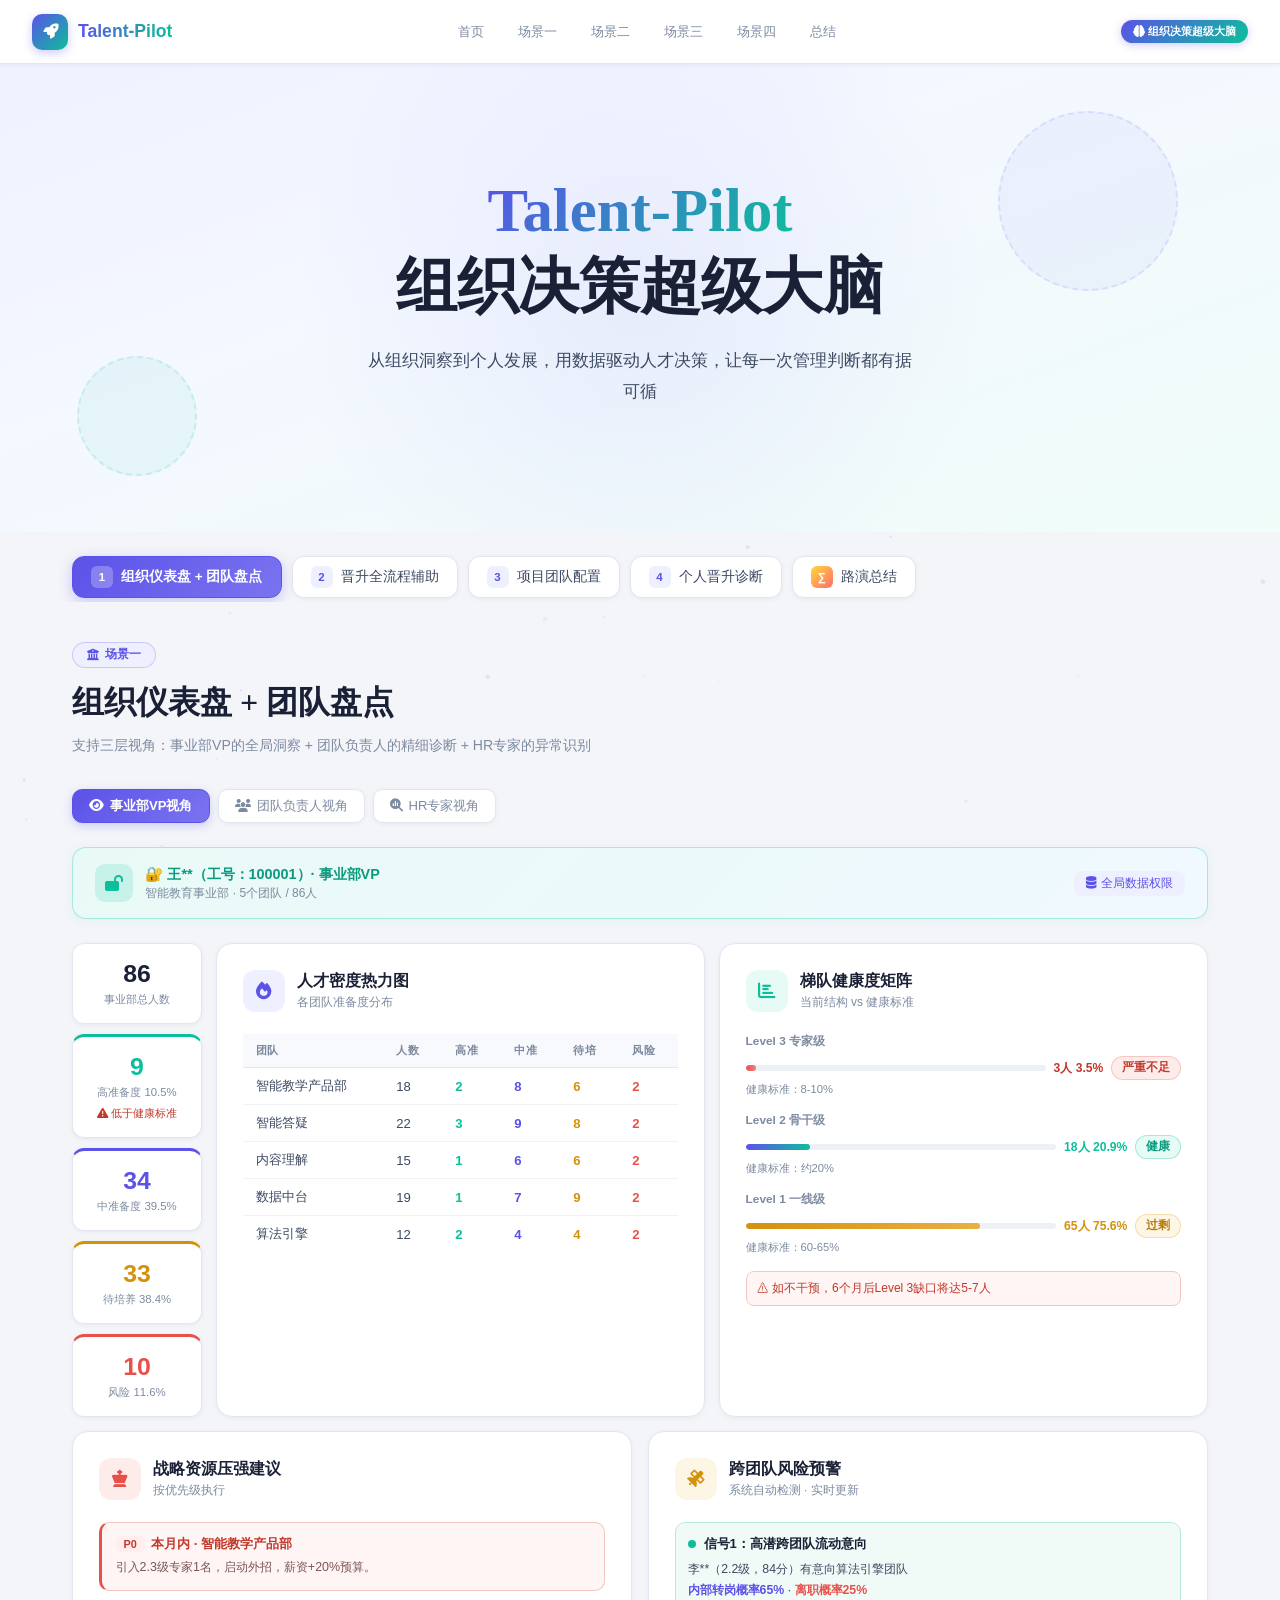
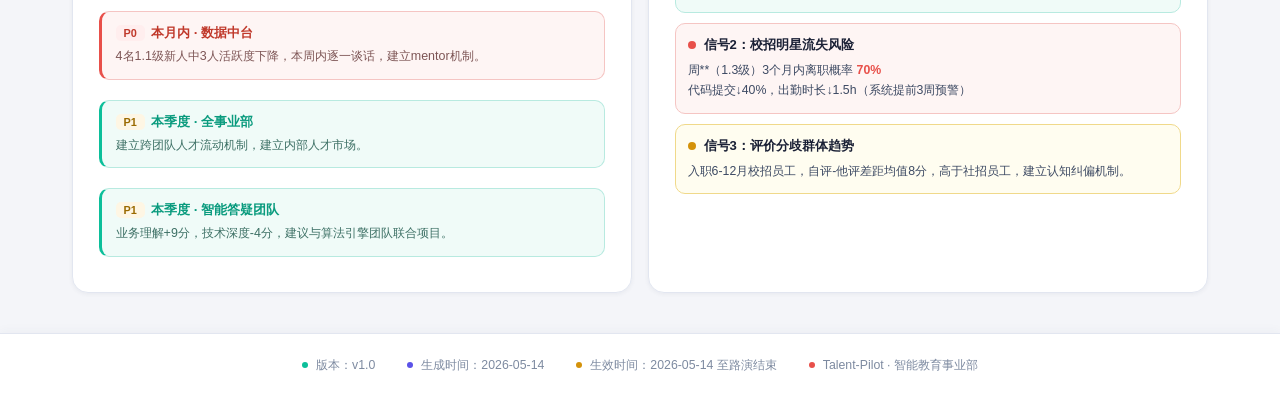
==== decision-demo-v8.html @ c594c78e "Update demo link to v8" ====
<!DOCTYPE html>
<html lang="zh-CN">
  <head>
    <meta charset="UTF-8">
    <meta name="viewport" content="width=device-width, initial-scale=1.0">
    <title>Talent-Pilot 路演演示系统</title>
    <link rel="stylesheet" href="https://cdn.bootcdn.net/ajax/libs/font-awesome/6.4.0/css/all.min.css">
    <link rel="stylesheet" href="https://cdn.jsdmirror.com/npm/tailwindcss@2.2.19/dist/tailwind.min.css">
    <link rel="stylesheet" href="https://static0.xesimg.com/alading-resources/css/css2.css?family=Noto+Serif+SC:wght@400;500;600;700&family=Noto+Sans+SC:wght@300;400;500;700&display=swap">
    <script src="https://cdn.jsdmirror.com/npm/chart.js@3.7.1/dist/chart.min.js"></script>
    <style>
      :root {
        --primary: #5B52E8;
        --primary-dark: #3F38C4;
        --primary-light: #7B74F0;
        --primary-bg: #EEF0FF;
        --accent: #0CBF9A;
        --accent-bg: #E6FAF6;
        --accent-warm: #E8504A;
        --accent-warm-bg: #FEECEB;
        --accent-yellow: #D4920A;
        --accent-yellow-bg: #FEF6E4;
        --bg-page: #F4F5F9;
        --bg-white: #FFFFFF;
        --bg-card: #FFFFFF;
        --bg-card2: #F8F9FC;
        --text-main: #1A2035;
        --text-sub: #3D4A63;
        --text-muted: #7D8AA0;
        --border: #E2E6F0;
        --border-strong: #C8CFDF;
        --shadow-sm: 0 1px 4px rgba(60, 72, 100, 0.07);
        --shadow-md: 0 4px 20px rgba(60, 72, 100, 0.10);
        --shadow-lg: 0 12px 40px rgba(60, 72, 100, 0.14);
      }

      * {
        box-sizing: border-box;
        margin: 0;
        padding: 0;
      }

      html {
        scroll-behavior: smooth;
      }

      body {
        font-family: "Noto Sans SC", Tahoma, Arial, "Heiti SC", sans-serif;
        background: var(--bg-page);
        color: var(--text-main);
        overflow-x: hidden;
      }

      #canvas-bg {
        position: fixed;
        top: 0;
        left: 0;
        width: 100%;
        height: 100%;
        pointer-events: none;
        z-index: 0;
        opacity: 0.35;
      }

      /* ===== 导航 ===== */
      .nav-bar {
        position: fixed;
        top: 0;
        left: 0;
        right: 0;
        z-index: 100;
        background: rgba(255, 255, 255, 0.92);
        backdrop-filter: blur(20px);
        border-bottom: 1px solid var(--border);
        padding: 0 2rem;
        height: 64px;
        display: flex;
        align-items: center;
        justify-content: space-between;
        box-shadow: var(--shadow-sm);
      }

      .nav-logo {
        display: flex;
        align-items: center;
        gap: 10px;
      }

      .nav-logo-icon {
        width: 36px;
        height: 36px;
        background: linear-gradient(135deg, var(--primary), var(--accent));
        border-radius: 10px;
        display: flex;
        align-items: center;
        justify-content: center;
        font-size: 18px;
        box-shadow: 0 3px 10px rgba(91, 82, 232, 0.3);
      }

      .nav-logo-text {
        font-size: 1.1rem;
        font-weight: 700;
        background: linear-gradient(90deg, var(--primary), var(--accent));
        -webkit-background-clip: text;
        -webkit-text-fill-color: transparent;
        background-clip: text;
      }

      .nav-links {
        display: flex;
        gap: 4px;
      }

      .nav-link {
        padding: 6px 14px;
        border-radius: 8px;
        font-size: 0.82rem;
        color: var(--text-muted);
        cursor: pointer;
        transition: all 0.2s;
        border: 1px solid transparent;
      }

      .nav-link:hover {
        color: var(--primary);
        background: var(--primary-bg);
      }

      .nav-link.active {
        color: var(--primary);
        background: var(--primary-bg);
        border-color: rgba(91, 82, 232, 0.2);
        font-weight: 600;
      }

      .nav-badge {
        background: linear-gradient(135deg, var(--primary), var(--accent));
        color: white;
        font-size: 0.7rem;
        padding: 4px 12px;
        border-radius: 20px;
        font-weight: 600;
        box-shadow: 0 2px 8px rgba(91, 82, 232, 0.3);
      }

      /* ===== 主容器 ===== */
      .main-wrap {
        position: relative;
        z-index: 1;
        padding-top: 64px;
      }

      /* ===== Hero ===== */
      .hero {
        min-height: 52vh;
        display: flex;
        align-items: center;
        justify-content: center;
        text-align: center;
        padding: 3.5rem 2rem;
        position: relative;
        overflow: hidden;
        background: linear-gradient(160deg, #F0F1FF 0%, #F4F8FF 40%, #F0FDF9 100%);
      }

      .hero-glow {
        position: absolute;
        top: 50%;
        left: 50%;
        transform: translate(-50%, -50%);
        width: 700px;
        height: 700px;
        background: radial-gradient(circle, rgba(91, 82, 232, 0.08) 0%, transparent 70%);
        pointer-events: none;
      }

      .hero-deco-1 {
        position: absolute;
        top: 10%;
        right: 8%;
        width: 180px;
        height: 180px;
        border-radius: 50%;
        background: rgba(91, 82, 232, 0.05);
        border: 2px dashed rgba(91, 82, 232, 0.12);
      }

      .hero-deco-2 {
        position: absolute;
        bottom: 12%;
        left: 6%;
        width: 120px;
        height: 120px;
        border-radius: 50%;
        background: rgba(12, 191, 154, 0.06);
        border: 2px dashed rgba(12, 191, 154, 0.15);
      }

      .hero-title {
        font-family: "Noto Serif SC", serif;
        font-size: clamp(2.4rem, 5vw, 3.8rem);
        font-weight: 700;
        line-height: 1.25;
        color: var(--text-main);
        margin-bottom: 1.2rem;
      }

      .hero-title span {
        background: linear-gradient(135deg, var(--primary), var(--accent));
        -webkit-background-clip: text;
        -webkit-text-fill-color: transparent;
        background-clip: text;
      }

      .hero-subtitle {
        font-size: 1.05rem;
        color: var(--text-sub);
        max-width: 560px;
        margin: 0 auto 1rem;
        line-height: 1.85;
      }

      /* ===== 场景导航 ===== */
      .scene-nav {
        display: flex;
        gap: 10px;
        padding: 1.5rem 2rem 0;
        margin: 0 auto;
        max-width: 1200px;
        overflow-x: auto;
        padding-bottom: 4px;
      }

      .scene-nav::-webkit-scrollbar {
        height: 3px;
      }

      .scene-nav::-webkit-scrollbar-track {
        background: transparent;
      }

      .scene-nav::-webkit-scrollbar-thumb {
        background: var(--primary-light);
        border-radius: 2px;
      }

      .scene-tab {
        flex-shrink: 0;
        display: flex;
        align-items: center;
        gap: 8px;
        padding: 9px 18px;
        border-radius: 12px;
        background: white;
        border: 1px solid var(--border);
        cursor: pointer;
        transition: all 0.25s;
        font-size: 0.85rem;
        color: var(--text-sub);
        box-shadow: var(--shadow-sm);
      }

      .scene-tab:hover {
        background: var(--primary-bg);
        color: var(--primary);
        border-color: rgba(91, 82, 232, 0.3);
      }

      .scene-tab.active {
        background: linear-gradient(135deg, var(--primary), var(--primary-light));
        border-color: var(--primary);
        color: white;
        font-weight: 600;
        box-shadow: 0 4px 14px rgba(91, 82, 232, 0.28);
      }

      .scene-tab-num {
        width: 22px;
        height: 22px;
        border-radius: 6px;
        background: rgba(255, 255, 255, 0.25);
        display: flex;
        align-items: center;
        justify-content: center;
        font-size: 0.72rem;
        font-weight: 700;
      }

      .scene-tab:not(.active) .scene-tab-num {
        background: var(--primary-bg);
        color: var(--primary);
      }

      /* ===== 内容区 ===== */
      .content-section {
        max-width: 1200px;
        margin: 0 auto;
        padding: 2.5rem 2rem;
        display: none;
      }

      .content-section.active {
        display: block;
      }

      /* ===== 卡片 ===== */
      .card {
        background: var(--bg-card);
        border: 1px solid var(--border);
        border-radius: 16px;
        padding: 1.6rem;
        transition: all 0.3s;
        position: relative;
        overflow: hidden;
        box-shadow: var(--shadow-sm);
      }

      .card::before {
        content: '';
        position: absolute;
        top: 0;
        left: 0;
        right: 0;
        height: 3px;
        background: linear-gradient(90deg, var(--primary), var(--accent));
        opacity: 0;
        transition: opacity 0.3s;
      }

      .card:hover::before {
        opacity: 1;
      }

      .card:hover {
        border-color: rgba(91, 82, 232, 0.25);
        transform: translateY(-2px);
        box-shadow: var(--shadow-lg);
      }

      .card-header {
        display: flex;
        align-items: center;
        gap: 12px;
        margin-bottom: 1.4rem;
      }

      .card-icon {
        width: 42px;
        height: 42px;
        border-radius: 12px;
        display: flex;
        align-items: center;
        justify-content: center;
        font-size: 1.1rem;
        flex-shrink: 0;
      }

      .card-title {
        font-size: 0.97rem;
        font-weight: 700;
        color: var(--text-main);
      }

      .card-sub {
        font-size: 0.75rem;
        color: var(--text-muted);
        margin-top: 2px;
      }

      /* ===== 身份验证 ===== */
      .auth-block {
        background: linear-gradient(135deg, #E8FAF6, #F0F9FF);
        border: 1px solid rgba(12, 191, 154, 0.3);
        border-radius: 14px;
        padding: 1rem 1.4rem;
        margin-bottom: 1.5rem;
        display: flex;
        align-items: center;
        gap: 12px;
        box-shadow: 0 2px 12px rgba(12, 191, 154, 0.08);
      }

      .auth-icon {
        width: 38px;
        height: 38px;
        background: rgba(12, 191, 154, 0.15);
        border-radius: 10px;
        display: flex;
        align-items: center;
        justify-content: center;
        color: var(--accent);
        font-size: 1rem;
        flex-shrink: 0;
      }

      .auth-info {
        flex: 1;
      }

      .auth-name {
        font-size: 0.9rem;
        font-weight: 700;
        color: #0A9B7E;
      }

      .auth-meta {
        font-size: 0.75rem;
        color: var(--text-muted);
        margin-top: 1px;
      }

      .auth-scope {
        font-size: 0.75rem;
        color: var(--primary);
        background: var(--primary-bg);
        padding: 4px 12px;
        border-radius: 8px;
        white-space: nowrap;
        font-weight: 500;
      }

      /* ===== 数据表格 ===== */
      .data-table {
        width: 100%;
        border-collapse: collapse;
        font-size: 0.82rem;
      }

      .data-table th {
        padding: 9px 13px;
        text-align: left;
        font-size: 0.71rem;
        font-weight: 700;
        text-transform: uppercase;
        letter-spacing: 0.05em;
        color: var(--text-muted);
        background: var(--bg-card2);
        border-bottom: 1px solid var(--border);
      }

      .data-table td {
        padding: 9px 13px;
        border-bottom: 1px solid #F0F2F8;
        color: var(--text-sub);
      }

      .data-table tr:hover td {
        background: #F7F8FF;
      }

      .data-table tr:last-child td {
        border-bottom: none;
      }

      /* ===== 进度条 ===== */
      .progress-bar {
        height: 6px;
        background: #EEF0F8;
        border-radius: 3px;
        overflow: hidden;
      }

      .progress-fill {
        height: 100%;
        border-radius: 3px;
        background: linear-gradient(90deg, var(--primary), var(--accent));
        transition: width 1.2s cubic-bezier(.4, 0, .2, 1);
      }

      /* ===== 准备度徽章 ===== */
      .readiness-badge {
        display: inline-flex;
        align-items: center;
        gap: 4px;
        padding: 3px 10px;
        border-radius: 20px;
        font-size: 0.74rem;
        font-weight: 600;
      }

      .badge-high {
        background: var(--accent-bg);
        color: #0A9B7E;
        border: 1px solid rgba(12, 191, 154, 0.3);
      }

      .badge-mid {
        background: var(--primary-bg);
        color: var(--primary);
        border: 1px solid rgba(91, 82, 232, 0.25);
      }

      .badge-low {
        background: var(--accent-warm-bg);
        color: #C0392B;
        border: 1px solid rgba(232, 80, 74, 0.25);
      }

      .badge-warn {
        background: var(--accent-yellow-bg);
        color: #B5780A;
        border: 1px solid rgba(212, 146, 10, 0.25);
      }

      /* ===== 风险/建议块 ===== */
      .risk-block {
        background: #FEF5F4;
        border: 1px solid #F5C5C3;
        border-left: 3px solid var(--accent-warm);
        border-radius: 10px;
        padding: 12px 14px;
        margin-bottom: 10px;
      }

      .risk-title {
        font-size: 0.84rem;
        font-weight: 700;
        color: #C0392B;
        margin-bottom: 4px;
      }

      .risk-body {
        font-size: 0.78rem;
        color: #7D5555;
        line-height: 1.65;
      }

      .suggest-block {
        background: #F0FBF8;
        border: 1px solid #B8EAE0;
        border-left: 3px solid var(--accent);
        border-radius: 10px;
        padding: 12px 14px;
        margin-bottom: 10px;
      }

      .suggest-title {
        font-size: 0.84rem;
        font-weight: 700;
        color: #0A9B7E;
        margin-bottom: 4px;
      }

      .suggest-body {
        font-size: 0.78rem;
        color: #3D7065;
        line-height: 1.65;
      }

      /* ===== 优先级标签 ===== */
      .priority-tag {
        display: inline-block;
        padding: 2px 8px;
        border-radius: 5px;
        font-size: 0.68rem;
        font-weight: 700;
        margin-right: 6px;
      }

      .p0 {
        background: #FEE;
        color: #C0392B;
      }

      .p1 {
        background: var(--accent-yellow-bg);
        color: #9A6A00;
      }

      .p2 {
        background: var(--primary-bg);
        color: var(--primary);
      }

      /* ===== 分隔标题 ===== */
      .section-divider {
        display: flex;
        align-items: center;
        gap: 12px;
        margin: 1.8rem 0 1.2rem;
      }

      .section-divider-line {
        flex: 1;
        height: 1px;
        background: var(--border);
      }

      .section-divider-text {
        font-size: 0.78rem;
        font-weight: 700;
        text-transform: uppercase;
        letter-spacing: 0.1em;
        color: var(--text-muted);
        white-space: nowrap;
      }

      /* ===== 能力行 ===== */
      .ability-row {
        display: flex;
        align-items: center;
        gap: 12px;
        padding: 8px 0;
        border-bottom: 1px solid #F0F2F8;
      }

      .ability-name {
        width: 80px;
        font-size: 0.78rem;
        color: var(--text-muted);
        flex-shrink: 0;
      }

      .ability-bar-wrap {
        flex: 1;
      }

      .ability-score {
        width: 36px;
        text-align: right;
        font-size: 0.82rem;
        font-weight: 700;
        flex-shrink: 0;
        color: var(--text-main);
      }

      .ability-diff {
        width: 45px;
        font-size: 0.75rem;
        text-align: right;
        flex-shrink: 0;
      }

      .diff-pos {
        color: var(--accent);
        font-weight: 700;
      }

      .diff-neg {
        color: var(--accent-warm);
        font-weight: 700;
      }

      /* ===== Aha Moment ===== */
      .aha-block {
        background: linear-gradient(135deg, #F0EEFF, #E8FAF6);
        border: 1px solid rgba(91, 82, 232, 0.2);
        border-radius: 14px;
        padding: 1.4rem 1.8rem;
        margin-top: 2rem;
        position: relative;
        box-shadow: var(--shadow-sm);
      }

      .aha-block::before {
        content: '💡';
        position: absolute;
        top: -14px;
        left: 24px;
        font-size: 1.3rem;
        background: var(--bg-page);
        padding: 0 6px;
      }

      .aha-title {
        font-size: 0.75rem;
        color: var(--primary);
        font-weight: 700;
        text-transform: uppercase;
        letter-spacing: 0.08em;
        margin-bottom: 0.6rem;
      }

      .aha-text {
        font-size: 0.9rem;
        color: var(--text-sub);
        line-height: 1.75;
        font-style: italic;
      }

      /* ===== 步进流程 ===== */
      .step-flow {
        display: flex;
        flex-direction: column;
        gap: 0;
      }

      .step-item {
        display: flex;
        gap: 16px;
      }

      .step-left {
        display: flex;
        flex-direction: column;
        align-items: center;
      }

      .step-dot {
        width: 32px;
        height: 32px;
        border-radius: 50%;
        display: flex;
        align-items: center;
        justify-content: center;
        font-size: 0.78rem;
        font-weight: 700;
        flex-shrink: 0;
      }

      .step-line {
        width: 2px;
        flex: 1;
        min-height: 24px;
        margin: 4px 0;
      }

      .step-content {
        padding-bottom: 20px;
        flex: 1;
      }

      .step-title {
        font-size: 0.88rem;
        font-weight: 600;
        margin-bottom: 4px;
      }

      .step-desc {
        font-size: 0.78rem;
        color: var(--text-muted);
        line-height: 1.6;
      }

      /* ===== 图表 ===== */
      .chart-wrap {
        position: relative;
        height: 280px;
      }

      /* ===== 指标卡 ===== */
      .metric-card {
        background: var(--bg-card);
        border: 1px solid var(--border);
        border-radius: 12px;
        padding: 1rem;
        text-align: center;
        box-shadow: var(--shadow-sm);
        transition: all 0.25s;
      }

      .metric-card:hover {
        border-color: rgba(91, 82, 232, 0.3);
        box-shadow: var(--shadow-md);
        transform: translateY(-1px);
      }

      .metric-num {
        font-size: 1.55rem;
        font-weight: 700;
      }

      .metric-label {
        font-size: 0.71rem;
        color: var(--text-muted);
        margin-top: 4px;
      }

      .metric-trend {
        font-size: 0.71rem;
        margin-top: 6px;
      }

      /* ===== 双列布局 ===== */
      .two-col {
        display: grid;
        grid-template-columns: 1fr 1fr;
        gap: 16px;
      }

      @media (max-width: 768px) {
        .two-col {
          grid-template-columns: 1fr;
        }

        .nav-links {
          display: none;
        }
      }

      /* ===== 场景标题 ===== */
      .scene-header {
        margin-bottom: 2rem;
      }

      .scene-tag {
        display: inline-flex;
        align-items: center;
        gap: 6px;
        background: var(--primary-bg);
        border: 1px solid rgba(91, 82, 232, 0.25);
        border-radius: 20px;
        padding: 4px 14px;
        font-size: 0.74rem;
        color: var(--primary);
        margin-bottom: 0.8rem;
        font-weight: 600;
      }

      .scene-title {
        font-family: "Noto Serif SC", serif;
        font-size: clamp(1.4rem, 3vw, 2rem);
        font-weight: 700;
        color: var(--text-main);
        margin-bottom: 0.5rem;
      }

      .scene-desc {
        font-size: 0.88rem;
        color: var(--text-muted);
        line-height: 1.75;
      }

      /* ===== 层级切换 ===== */
      .layer-tabs {
        display: flex;
        gap: 8px;
        margin-bottom: 1.5rem;
        flex-wrap: wrap;
      }

      .layer-tab {
        padding: 7px 16px;
        border-radius: 10px;
        font-size: 0.82rem;
        cursor: pointer;
        transition: all 0.25s;
        border: 1px solid var(--border);
        color: var(--text-muted);
        background: white;
        box-shadow: var(--shadow-sm);
      }

      .layer-tab:hover {
        color: var(--primary);
        border-color: rgba(91, 82, 232, 0.3);
        background: var(--primary-bg);
      }

      .layer-tab.active {
        background: linear-gradient(135deg, var(--primary), var(--primary-light));
        border-color: var(--primary);
        color: white;
        font-weight: 600;
        box-shadow: 0 3px 10px rgba(91, 82, 232, 0.25);
      }

      .layer-content {
        display: none;
      }

      .layer-content.active {
        display: block;
      }

      /* ===== 滚动条 ===== */
      ::-webkit-scrollbar {
        width: 6px;
        height: 6px;
      }

      ::-webkit-scrollbar-track {
        background: var(--bg-page);
      }

      ::-webkit-scrollbar-thumb {
        background: #C8CFDF;
        border-radius: 3px;
      }

      /* ===== 总结卡片 ===== */
      .summary-grid {
        display: grid;
        grid-template-columns: repeat(auto-fit, minmax(220px, 1fr));
        gap: 16px;
      }

      .summary-card {
        background: white;
        border: 1px solid var(--border);
        border-radius: 16px;
        padding: 1.4rem;
        position: relative;
        overflow: hidden;
        transition: all 0.3s;
        box-shadow: var(--shadow-sm);
      }

      .summary-card:hover {
        border-color: rgba(91, 82, 232, 0.3);
        transform: translateY(-4px);
        box-shadow: var(--shadow-lg);
      }

      .summary-card-stripe {
        position: absolute;
        top: 0;
        left: 0;
        right: 0;
        height: 4px;
        border-radius: 16px 16px 0 0;
      }

      .summary-scene-num {
        font-size: 0.7rem;
        font-weight: 700;
        text-transform: uppercase;
        letter-spacing: 0.1em;
        margin-bottom: 10px;
      }

      .summary-scene-title {
        font-size: 0.95rem;
        font-weight: 700;
        color: var(--text-main);
        margin-bottom: 8px;
      }

      .summary-scene-desc {
        font-size: 0.78rem;
        color: var(--text-muted);
        line-height: 1.6;
        margin-bottom: 12px;
      }

      .summary-aha {
        font-size: 0.78rem;
        color: var(--primary);
        font-style: italic;
        line-height: 1.5;
      }

      /* ===== 动画 ===== */
      @keyframes pulse-soft {

        0%,
        100% {
          opacity: 1
        }

        50% {
          opacity: 0.4
        }
      }

      .live-dot {
        width: 8px;
        height: 8px;
        border-radius: 50%;
        background: var(--accent);
        animation: pulse-soft 2s infinite;
        flex-shrink: 0;
      }

      .live-dot-warn {
        width: 8px;
        height: 8px;
        border-radius: 50%;
        background: var(--accent-warm);
        animation: pulse-soft 1.5s infinite;
        flex-shrink: 0;
      }

      .live-dot-yellow {
        width: 8px;
        height: 8px;
        border-radius: 50%;
        background: #D4920A;
        animation: pulse-soft 2s infinite;
        flex-shrink: 0;
      }

      /* ===== 版本信息 ===== */
      .version-bar {
        background: white;
        border-top: 1px solid var(--border);
        padding: 1.4rem 2rem;
        display: flex;
        align-items: center;
        justify-content: center;
        gap: 2rem;
        flex-wrap: wrap;
        box-shadow: 0 -2px 10px rgba(60, 72, 100, 0.04);
      }

      .version-item {
        display: flex;
        align-items: center;
        gap: 8px;
        font-size: 0.77rem;
        color: var(--text-muted);
      }

      .version-dot {
        width: 6px;
        height: 6px;
        border-radius: 50%;
      }

      /* ===== 标题装饰线 ===== */
      .section-title-line {
        display: flex;
        align-items: center;
        gap: 10px;
        margin-bottom: 1rem;
      }

      .section-title-line-bar {
        width: 4px;
        height: 18px;
        border-radius: 2px;
        background: linear-gradient(180deg, var(--primary), var(--accent));
        flex-shrink: 0;
      }

      .section-title-text {
        font-size: 0.9rem;
        font-weight: 700;
        color: var(--text-main);
      }
    </style>
  </head>
  <body>
    <canvas id="canvas-bg"></canvas>

    <!-- ===== 导航栏 ===== -->
    <nav class="nav-bar">
      <div class="nav-logo">
        <div class="nav-logo-icon">
          <i class="fas fa-rocket" style="color:white;font-size:0.95rem"></i>
        </div>
        <span class="nav-logo-text">Talent-Pilot</span>
      </div>
      <div class="nav-links">
        <span class="nav-link" onclick="scrollToSection('hero')">首页</span>
        <span class="nav-link" onclick="switchScene(0);scrollToSection('scenes')">场景一</span>
        <span class="nav-link" onclick="switchScene(1);scrollToSection('scenes')">场景二</span>
        <span class="nav-link" onclick="switchScene(2);scrollToSection('scenes')">场景三</span>
        <span class="nav-link" onclick="switchScene(3);scrollToSection('scenes')">场景四</span>
        <span class="nav-link" onclick="switchScene(4);scrollToSection('scenes')">总结</span>
      </div>
      <span class="nav-badge"><i class="fas fa-brain mr-1" style="font-size:0.75rem"></i> 组织决策超级大脑</span>
    </nav>

    <div class="main-wrap">
      <!-- ===== Hero ===== -->
      <section class="hero" id="hero">
        <div class="hero-glow"></div>
        <div class="hero-deco-1"></div>
        <div class="hero-deco-2"></div>
        <div style="position:relative;z-index:2;width:100%;max-width:760px">
          <h1 class="hero-title">
            <span>Talent-Pilot</span><br>组织决策超级大脑
          </h1>
          <p class="hero-subtitle">从组织洞察到个人发展，用数据驱动人才决策，让每一次管理判断都有据可循</p>
        </div>
      </section>

      <!-- ===== 场景标签导航 ===== -->
      <section id="scenes">
        <div class="scene-nav">
          <div class="scene-tab active" onclick="switchScene(0)">
            <div class="scene-tab-num">1</div>组织仪表盘 + 团队盘点
          </div>
          <div class="scene-tab" onclick="switchScene(1)">
            <div class="scene-tab-num">2</div>晋升全流程辅助
          </div>
          <div class="scene-tab" onclick="switchScene(2)">
            <div class="scene-tab-num">3</div>项目团队配置
          </div>
          <div class="scene-tab" onclick="switchScene(3)">
            <div class="scene-tab-num">4</div>个人晋升诊断
          </div>
          <div class="scene-tab" onclick="switchScene(4)">
            <div class="scene-tab-num" style="background:linear-gradient(135deg,#FFD93D,#FF6B6B);color:white">∑</div>路演总结
          </div>
        </div>

        <!-- ============================================================
             场景一：组织仪表盘 + 团队盘点
        ============================================================ -->
        <div class="content-section active" id="scene-0">
          <div class="scene-header">
            <div class="scene-tag"><i class="fas fa-building-columns"></i> 场景一</div>
            <h2 class="scene-title">组织仪表盘 + 团队盘点</h2>
            <p class="scene-desc">支持三层视角：事业部VP的全局洞察 + 团队负责人的精细诊断 + HR专家的异常识别</p>
          </div>

          <div class="layer-tabs">
            <button class="layer-tab active" onclick="switchLayer('s1',0)">
              <i class="fas fa-eye" style="margin-right:6px"></i>事业部VP视角
            </button>
            <button class="layer-tab" onclick="switchLayer('s1',1)">
              <i class="fas fa-users" style="margin-right:6px"></i>团队负责人视角
            </button>
            <button class="layer-tab" onclick="switchLayer('s1',2)">
              <i class="fas fa-magnifying-glass-chart" style="margin-right:6px"></i>HR专家视角
            </button>
          </div>

          <!-- ===== Tab 0：VP视角 ===== -->
          <div class="layer-content active" id="s1-layer-0">
            <div class="auth-block">
              <div class="auth-icon"><i class="fas fa-lock-open"></i></div>
              <div class="auth-info">
                <div class="auth-name">🔐 王**（工号：100001）· 事业部VP</div>
                <div class="auth-meta">智能教育事业部 · 5个团队 / 86人</div>
              </div>
              <div class="auth-scope"><i class="fas fa-database" style="margin-right:4px"></i>全局数据权限</div>
            </div>

            <!-- 三列：指标列 + 热力图 + 梯队矩阵 -->
            <div style="display:grid;grid-template-columns:auto 1fr 1fr;gap:14px;align-items:start;margin-bottom:14px">
              <!-- 指标列 -->
              <div style="display:flex;flex-direction:column;gap:10px;min-width:130px">
                <div class="metric-card">
                  <div class="metric-num" style="color:var(--text-main)">86</div>
                  <div class="metric-label">事业部总人数</div>
                </div>
                <div class="metric-card" style="border-top:3px solid var(--accent)">
                  <div class="metric-num" style="color:var(--accent)">9</div>
                  <div class="metric-label">高准备度 10.5%</div>
                  <div class="metric-trend" style="color:#C0392B"><i class="fas fa-triangle-exclamation"></i> 低于健康标准</div>
                </div>
                <div class="metric-card" style="border-top:3px solid var(--primary)">
                  <div class="metric-num" style="color:var(--primary)">34</div>
                  <div class="metric-label">中准备度 39.5%</div>
                </div>
                <div class="metric-card" style="border-top:3px solid #D4920A">
                  <div class="metric-num" style="color:#D4920A">33</div>
                  <div class="metric-label">待培养 38.4%</div>
                </div>
                <div class="metric-card" style="border-top:3px solid var(--accent-warm)">
                  <div class="metric-num" style="color:var(--accent-warm)">10</div>
                  <div class="metric-label">风险 11.6%</div>
                </div>
              </div>

              <!-- 热力图 -->
              <div class="card" style="height:100%">
                <div class="card-header">
                  <div class="card-icon" style="background:var(--primary-bg)"><i class="fas fa-fire" style="color:var(--primary)"></i></div>
                  <div>
                    <div class="card-title">人才密度热力图</div>
                    <div class="card-sub">各团队准备度分布</div>
                  </div>
                </div>
                <table class="data-table">
                  <thead>
                    <tr>
                      <th>团队</th>
                      <th>人数</th>
                      <th>高准</th>
                      <th>中准</th>
                      <th>待培</th>
                      <th>风险</th>
                    </tr>
                  </thead>
                  <tbody>
                    <tr>
                      <td>智能教学产品部</td>
                      <td>18</td>
                      <td><b style="color:var(--accent)">2</b></td>
                      <td><b style="color:var(--primary)">8</b></td>
                      <td><b style="color:#D4920A">6</b></td>
                      <td><b style="color:var(--accent-warm)">2</b></td>
                    </tr>
                    <tr>
                      <td>智能答疑</td>
                      <td>22</td>
                      <td><b style="color:var(--accent)">3</b></td>
                      <td><b style="color:var(--primary)">9</b></td>
                      <td><b style="color:#D4920A">8</b></td>
                      <td><b style="color:var(--accent-warm)">2</b></td>
                    </tr>
                    <tr>
                      <td>内容理解</td>
                      <td>15</td>
                      <td><b style="color:var(--accent)">1</b></td>
                      <td><b style="color:var(--primary)">6</b></td>
                      <td><b style="color:#D4920A">6</b></td>
                      <td><b style="color:var(--accent-warm)">2</b></td>
                    </tr>
                    <tr>
                      <td>数据中台</td>
                      <td>19</td>
                      <td><b style="color:var(--accent)">1</b></td>
                      <td><b style="color:var(--primary)">7</b></td>
                      <td><b style="color:#D4920A">9</b></td>
                      <td><b style="color:var(--accent-warm)">2</b></td>
                    </tr>
                    <tr>
                      <td>算法引擎</td>
                      <td>12</td>
                      <td><b style="color:var(--accent)">2</b></td>
                      <td><b style="color:var(--primary)">4</b></td>
                      <td><b style="color:#D4920A">4</b></td>
                      <td><b style="color:var(--accent-warm)">2</b></td>
                    </tr>
                  </tbody>
                </table>
              </div>

              <!-- 梯队矩阵 -->
              <div class="card" style="height:100%">
                <div class="card-header">
                  <div class="card-icon" style="background:var(--accent-bg)"><i class="fas fa-chart-bar" style="color:var(--accent)"></i></div>
                  <div>
                    <div class="card-title">梯队健康度矩阵</div>
                    <div class="card-sub">当前结构 vs 健康标准</div>
                  </div>
                </div>
                <div style="margin-bottom:1rem">
                  <div style="font-size:0.74rem;color:var(--text-muted);margin-bottom:6px;font-weight:600">Level 3 专家级</div>
                  <div style="display:flex;align-items:center;gap:8px;margin-bottom:2px">
                    <div style="flex:1">
                      <div class="progress-bar">
                        <div class="progress-fill" style="width:3.5%;background:linear-gradient(90deg,#E8504A,#F08080)"></div>
                      </div>
                    </div>
                    <span style="font-size:0.76rem;color:#C0392B;font-weight:600;white-space:nowrap">3人 3.5%</span>
                    <span class="readiness-badge badge-low">严重不足</span>
                  </div>
                  <div style="font-size:0.7rem;color:var(--text-muted)">健康标准：8-10%</div>
                </div>
                <div style="margin-bottom:1rem">
                  <div style="font-size:0.74rem;color:var(--text-muted);margin-bottom:6px;font-weight:600">Level 2 骨干级</div>
                  <div style="display:flex;align-items:center;gap:8px;margin-bottom:2px">
                    <div style="flex:1">
                      <div class="progress-bar">
                        <div class="progress-fill" style="width:20.9%"></div>
                      </div>
                    </div>
                    <span style="font-size:0.76rem;color:var(--accent);font-weight:600;white-space:nowrap">18人 20.9%</span>
                    <span class="readiness-badge badge-high">健康</span>
                  </div>
                  <div style="font-size:0.7rem;color:var(--text-muted)">健康标准：约20%</div>
                </div>
                <div style="margin-bottom:1rem">
                  <div style="font-size:0.74rem;color:var(--text-muted);margin-bottom:6px;font-weight:600">Level 1 一线级</div>
                  <div style="display:flex;align-items:center;gap:8px;margin-bottom:2px">
                    <div style="flex:1">
                      <div class="progress-bar">
                        <div class="progress-fill" style="width:75.6%;background:linear-gradient(90deg,#D4920A,#E8B040)"></div>
                      </div>
                    </div>
                    <span style="font-size:0.76rem;color:#D4920A;font-weight:600;white-space:nowrap">65人 75.6%</span>
                    <span class="readiness-badge badge-warn">过剩</span>
                  </div>
                  <div style="font-size:0.7rem;color:var(--text-muted)">健康标准：60-65%</div>
                </div>
                <div style="padding:8px 10px;background:#FEF5F4;border-radius:8px;border:1px solid #F5C5C3;font-size:0.75rem;color:#C0392B">
                  ⚠ 如不干预，6个月后Level 3缺口将达5-7人
                </div>
              </div>
            </div>

            <!-- 战略建议 + 风险预警 -->
            <div class="two-col">
              <div class="card">
                <div class="card-header">
                  <div class="card-icon" style="background:var(--accent-warm-bg)"><i class="fas fa-chess-king" style="color:var(--accent-warm)"></i></div>
                  <div>
                    <div class="card-title">战略资源压强建议</div>
                    <div class="card-sub">按优先级执行</div>
                  </div>
                </div>
                <div style="display:flex;flex-direction:column;gap:10px">
                  <div class="risk-block">
                    <div class="risk-title"><span class="priority-tag p0">P0</span>本月内 · 智能教学产品部</div>
                    <div class="risk-body">引入2.3级专家1名，启动外招，薪资+20%预算。</div>
                  </div>
                  <div class="risk-block">
                    <div class="risk-title"><span class="priority-tag p0">P0</span>本月内 · 数据中台</div>
                    <div class="risk-body">4名1.1级新人中3人活跃度下降，本周内逐一谈话，建立mentor机制。</div>
                  </div>
                  <div class="suggest-block">
                    <div class="suggest-title"><span class="priority-tag p1">P1</span>本季度 · 全事业部</div>
                    <div class="suggest-body">建立跨团队人才流动机制，建立内部人才市场。</div>
                  </div>
                  <div class="suggest-block">
                    <div class="suggest-title"><span class="priority-tag p1">P1</span>本季度 · 智能答疑团队</div>
                    <div class="suggest-body">业务理解+9分，技术深度-4分，建议与算法引擎团队联合项目。</div>
                  </div>
                </div>
              </div>

              <div class="card">
                <div class="card-header">
                  <div class="card-icon" style="background:var(--accent-yellow-bg)"><i class="fas fa-satellite" style="color:#D4920A"></i></div>
                  <div>
                    <div class="card-title">跨团队风险预警</div>
                    <div class="card-sub">系统自动检测 · 实时更新</div>
                  </div>
                </div>
                <div style="display:flex;flex-direction:column;gap:10px">
                  <div style="background:#F0FBF8;border:1px solid #B8EAE0;border-radius:10px;padding:12px">
                    <div style="display:flex;align-items:center;gap:8px;margin-bottom:6px">
                      <div class="live-dot"></div>
                      <span style="font-size:0.82rem;font-weight:700;color:var(--text-main)">信号1：高潜跨团队流动意向</span>
                    </div>
                    <div style="font-size:0.77rem;color:var(--text-sub);line-height:1.65">李**（2.2级，84分）有意向算法引擎团队<br><span style="color:var(--primary);font-weight:600">内部转岗概率65%</span> · <span style="color:var(--accent-warm);font-weight:600">离职概率25%</span></div>
                  </div>
                  <div style="background:#FEF5F4;border:1px solid #F5C5C3;border-radius:10px;padding:12px">
                    <div style="display:flex;align-items:center;gap:8px;margin-bottom:6px">
                      <div class="live-dot-warn"></div>
                      <span style="font-size:0.82rem;font-weight:700;color:var(--text-main)">信号2：校招明星流失风险</span>
                    </div>
                    <div style="font-size:0.77rem;color:var(--text-sub);line-height:1.65">周**（1.3级）3个月内离职概率 <span style="color:var(--accent-warm);font-weight:700">70%</span><br>代码提交↓40%，出勤时长↓1.5h（系统提前3周预警）</div>
                  </div>
                  <div style="background:#FFFDF0;border:1px solid #F0D98A;border-radius:10px;padding:12px">
                    <div style="display:flex;align-items:center;gap:8px;margin-bottom:6px">
                      <div class="live-dot-yellow"></div>
                      <span style="font-size:0.82rem;font-weight:700;color:var(--text-main)">信号3：评价分歧群体趋势</span>
                    </div>
                    <div style="font-size:0.77rem;color:var(--text-sub);line-height:1.65">入职6-12月校招员工，自评-他评差距均值8分，高于社招员工，建立认知纠偏机制。</div>
                  </div>
                </div>
              </div>
            </div>
          </div><!-- /VP视角 -->

          <!-- ===== Tab 1：团队负责人视角（原s1-layer-1 内容，已修正） ===== -->
          <div class="layer-content" id="s1-layer-1">
            <div class="auth-block">
              <div class="auth-icon"><i class="fas fa-lock-open"></i></div>
              <div class="auth-info">
                <div class="auth-name">🔐 张**（工号：289545）· 智能教学产品部负责人</div>
                <div class="auth-meta">智能教学产品部 · 18人 · 平均司龄1.8年 · 平均职级1.6</div>
              </div>
              <div class="auth-scope"><i class="fas fa-users" style="margin-right:4px"></i>团队数据权限</div>
            </div>

            <!-- 三列：作战地图 + 准备度环图 + 能力雷达 -->
            <div style="display:grid;grid-template-columns:1fr 1fr 1fr;gap:14px;margin-bottom:14px">
              <!-- 团队作战地图 -->
              <div class="card">
                <div class="card-header">
                  <div class="card-icon" style="background:var(--primary-bg)"><i class="fas fa-sitemap" style="color:var(--primary)"></i></div>
                  <div>
                    <div class="card-title">团队作战地图</div>
                  </div>
                </div>
                <div style="display:flex;flex-direction:column;gap:8px">
                  <div style="display:flex;align-items:center;gap:8px">
                    <span style="width:80px;font-size:0.73rem;color:var(--text-muted)">2.3 专家</span>
                    <div style="flex:1">
                      <div class="progress-bar">
                        <div class="progress-fill" style="width:5.6%;background:linear-gradient(90deg,#E8504A,#F08080)"></div>
                      </div>
                    </div>
                    <span style="font-size:0.73rem;color:#C0392B;font-weight:600;width:28px">1人</span>
                  </div>
                  <div style="display:flex;align-items:center;gap:8px">
                    <span style="width:80px;font-size:0.73rem;color:var(--text-muted)">2.2 资深</span>
                    <div style="flex:1">
                      <div class="progress-bar">
                        <div class="progress-fill" style="width:11.1%"></div>
                      </div>
                    </div>
                    <span style="font-size:0.73rem;color:var(--primary);font-weight:600;width:28px">2人</span>
                  </div>
                  <div style="display:flex;align-items:center;gap:8px">
                    <span style="width:80px;font-size:0.73rem;color:var(--text-muted)">2.1 骨干</span>
                    <div style="flex:1">
                      <div class="progress-bar">
                        <div class="progress-fill" style="width:11.1%"></div>
                      </div>
                    </div>
                    <span style="font-size:0.73rem;color:var(--primary);font-weight:600;width:28px">2人</span>
                  </div>
                  <div style="display:flex;align-items:center;gap:8px">
                    <span style="width:80px;font-size:0.73rem;color:var(--text-muted)">1.3 熟练</span>
                    <div style="flex:1">
                      <div class="progress-bar">
                        <div class="progress-fill" style="width:16.7%;background:linear-gradient(90deg,var(--accent),#0AB889)"></div>
                      </div>
                    </div>
                    <span style="font-size:0.73rem;color:var(--accent);font-weight:600;width:28px">3人</span>
                  </div>
                  <div style="display:flex;align-items:center;gap:8px">
                    <span style="width:80px;font-size:0.73rem;color:var(--text-muted)">1.2 成长</span>
                    <div style="flex:1">
                      <div class="progress-bar">
                        <div class="progress-fill" style="width:33.3%;background:linear-gradient(90deg,var(--accent),#0AB889)"></div>
                      </div>
                    </div>
                    <span style="font-size:0.73rem;color:var(--accent);font-weight:600;width:28px">6人</span>
                  </div>
                  <div style="display:flex;align-items:center;gap:8px">
                    <span style="width:80px;font-size:0.73rem;color:var(--text-muted)">1.1 初级</span>
                    <div style="flex:1">
                      <div class="progress-bar">
                        <div class="progress-fill" style="width:22.2%;background:linear-gradient(90deg,#D4920A,#E8B040)"></div>
                      </div>
                    </div>
                    <span style="font-size:0.73rem;color:#D4920A;font-weight:600;width:28px">4人</span>
                  </div>
                </div>
                <div style="margin-top:10px;padding:8px 10px;background:#FEF5F4;border-radius:8px;border:1px solid #F5C5C3;font-size:0.74rem;color:#C0392B">⚠ 2.3级仅1人，单点风险高</div>
              </div>

              <!-- 准备度环图 -->
              <div class="card">
                <div class="card-header">
                  <div class="card-icon" style="background:var(--accent-bg)"><i class="fas fa-chart-pie" style="color:var(--accent)"></i></div>
                  <div>
                    <div class="card-title">晋升准备度全景</div>
                    <div class="card-sub">均值74.5分 · 事业部排名第1</div>
                  </div>
                </div>
                <div class="chart-wrap"><canvas id="readinessChart"></canvas></div>
              </div>

              <!-- 能力雷达 -->
              <div class="card">
                <div class="card-header">
                  <div class="card-icon" style="background:var(--primary-bg)"><i class="fas fa-circle-nodes" style="color:var(--primary)"></i></div>
                  <div>
                    <div class="card-title">能力维度对比</div>
                    <div class="card-sub">团队 vs 组织均值</div>
                  </div>
                </div>
                <div class="chart-wrap"><canvas id="abilityChart"></canvas></div>
              </div>
            </div>

            <!-- 关键人才识别 -->
            <div class="card" style="margin-bottom:14px">
              <div class="card-header">
                <div class="card-icon" style="background:var(--accent-yellow-bg)"><i class="fas fa-star" style="color:#D4920A"></i></div>
                <div>
                  <div class="card-title">关键人才识别</div>
                  <div class="card-sub">立即晋升 · 3月可晋 · 风险关注</div>
                </div>
              </div>

              <div style="font-size:0.76rem;font-weight:700;color:var(--accent);margin-bottom:10px;text-transform:uppercase;letter-spacing:0.08em">⭐ 立即晋升区（2人）</div>
              <table class="data-table" style="margin-bottom:1.2rem">
                <thead>
                  <tr>
                    <th>姓名</th>
                    <th>当前</th>
                    <th>目标</th>
                    <th>准备度</th>
                    <th>核心优势</th>
                    <th>建议</th>
                  </tr>
                </thead>
                <tbody>
                  <tr>
                    <td><b>张*</b></td>
                    <td><span class="readiness-badge badge-mid">1.3</span></td>
                    <td><span class="readiness-badge badge-high">2.1</span></td>
                    <td><b style="color:var(--accent)">96分</b></td>
                    <td style="font-size:0.74rem;color:var(--text-sub)">代码质量97分，推荐准确率↑12%，零故障上线</td>
                    <td><span class="readiness-badge badge-high">启动跨级晋升</span></td>
                  </tr>
                  <tr>
                    <td><b>李*</b></td>
                    <td><span class="readiness-badge badge-mid">2.2</span></td>
                    <td><span class="readiness-badge badge-high">2.3</span></td>
                    <td><b style="color:var(--accent)">93分</b></td>
                    <td style="font-size:0.74rem;color:var(--text-sub)">技术影响力强，主导智能答疑项目，满意度↑15%</td>
                    <td><span class="readiness-badge badge-high">档内晋升</span></td>
                  </tr>
                </tbody>
              </table>

              <div style="font-size:0.76rem;font-weight:700;color:var(--primary);margin-bottom:10px;text-transform:uppercase;letter-spacing:0.08em">✅ 3个月内可晋升（3人）</div>
              <table class="data-table" style="margin-bottom:1.2rem">
                <thead>
                  <tr>
                    <th>姓名</th>
                    <th>当前→目标</th>
                    <th>准备度</th>
                    <th>关键洞察</th>
                  </tr>
                </thead>
                <tbody>
                  <tr>
                    <td>王*</td>
                    <td>1.2→1.3</td>
                    <td><b style="color:var(--primary)">85分</b></td>
                    <td style="font-size:0.74rem;color:var(--text-sub)">技术扎实(86)，文档待提升(72)</td>
                  </tr>
                  <tr>
                    <td>陈*</td>
                    <td>1.1→1.2</td>
                    <td><b style="color:var(--primary)">82分</b></td>
                    <td style="font-size:0.74rem;color:var(--text-sub)">学习能力强，再历练1个项目可晋升</td>
                  </tr>
                  <tr>
                    <td>刘*</td>
                    <td>2.1→2.2</td>
                    <td><b style="color:var(--primary)">81分</b></td>
                    <td style="font-size:0.74rem;color:var(--text-sub)">协作突出，技术深度待加强</td>
                  </tr>
                </tbody>
              </table>

              <div style="font-size:0.76rem;font-weight:700;color:var(--accent-warm);margin-bottom:10px;text-transform:uppercase;letter-spacing:0.08em">🚨 风险关注（2人）</div>
              <div style="display:grid;grid-template-columns:1fr 1fr;gap:12px">
                <div class="risk-block">
                  <div class="risk-title">赵* · 1.2级 · 68分</div>
                  <div class="risk-body">入职8个月，绩效下滑78→65，代码提交量下降，日报遗漏。建议2周内面谈，制定改进计划。</div>
                </div>
                <div style="background:#FEF5F4;border:1px solid #E89C9A;border-left:3px solid #C0392B;border-radius:10px;padding:12px 14px">
                  <div style="font-size:0.84rem;font-weight:700;color:#C0392B;margin-bottom:4px">孙* · 2.1级 · 58分 · <span>流失概率65%</span></div>
                  <div style="font-size:0.78rem;color:#7D5555;line-height:1.65">历史高绩效85分→近3月骤降至58分。系统检测：出勤时长↓1.2h，提交时间异常，频繁半天假。建议立即retention谈话。</div>
                </div>
              </div>
            </div>

            <!-- 能力洞察 -->
            <div class="two-col">
              <div class="suggest-block" style="border-radius:10px;padding:13px">
                <div class="suggest-title">💎 隐藏优势：业务理解 +11分</div>
                <div class="suggest-body">产品经理满意度4.6/5，技术方案采纳率91%，需求返工率仅8%。建议参与更多产品决策，打造"技术+业务双强"标签。</div>
              </div>
              <div class="risk-block" style="border-radius:10px;padding:13px">
                <div class="risk-title">⚠ 短板预警：协作能力 -5分</div>
                <div class="risk-body">团队年轻化（均司龄1.8年）、远程办公比例高40%。建议增加跨团队项目、建立Code Review文化。</div>
              </div>
            </div>

            <div class="aha-block">
              <div class="aha-title">团队负责人 Aha Moment</div>
              <div class="aha-text">"以前靠感觉判断谁能晋升、谁有风险。现在系统给我完整的团队作战地图，连2.3级单点风险都能自动识别——这才是科学管理。"</div>
            </div>
          </div><!-- /团队负责人视角 -->

          <!-- ===== Tab 2：HR专家视角（原s1-layer-2 内容，已修正） ===== -->
          <div class="layer-content" id="s1-layer-2">
            <div class="auth-block">
              <div class="auth-icon"><i class="fas fa-lock-open"></i></div>
              <div class="auth-info">
                <div class="auth-name">🔐 赵**（工号：300001）· HRBP Leader</div>
                <div class="auth-meta">异常人才识别报告 · 智能教学产品部</div>
              </div>
              <div class="auth-scope"><i class="fas fa-triangle-exclamation" style="margin-right:4px"></i>18人 · 4例异常 · 1个群体风险</div>
            </div>

            <!-- 案例1 -->
            <div class="card" style="margin-bottom:16px;border-left:4px solid var(--accent-warm)">
              <div class="card-header">
                <div class="card-icon" style="background:var(--accent-warm-bg)"><i class="fas fa-person-falling" style="color:var(--accent-warm)"></i></div>
                <div style="flex:1">
                  <div style="display:flex;align-items:center;gap:10px;flex-wrap:wrap">
                    <div class="card-title">案例 1 · 高潜流失风险</div>
                    <span class="readiness-badge badge-low">高风险</span>
                    <span style="background:#FEE;color:#C0392B;font-size:0.7rem;font-weight:700;padding:3px 10px;border-radius:20px;border:1px solid #F5C5C3">⏱ 48小时内干预</span>
                  </div>
                  <div class="card-sub">周**（1.3级，校招明星）· 入职1.8年</div>
                </div>
              </div>

              <div class="two-col" style="margin-bottom:14px">
                <div>
                  <div class="section-title-line" style="margin-bottom:10px">
                    <div class="section-title-line-bar"></div>
                    <div class="section-title-text">历史标签</div>
                  </div>
                  <div style="display:flex;flex-wrap:wrap;gap:7px">
                    <span style="background:var(--accent-yellow-bg);color:#9A6A00;font-size:0.73rem;font-weight:600;padding:3px 10px;border-radius:8px;border:1px solid rgba(212,146,10,0.2)">🏆 校招尖子生</span>
                    <span style="background:var(--accent-yellow-bg);color:#9A6A00;font-size:0.73rem;font-weight:600;padding:3px 10px;border-radius:8px;border:1px solid rgba(212,146,10,0.2)">🥇 转正答辩第一名</span>
                    <span style="background:var(--accent-yellow-bg);color:#9A6A00;font-size:0.73rem;font-weight:600;padding:3px 10px;border-radius:8px;border:1px solid rgba(212,146,10,0.2)">📈 历史绩效95分</span>
                  </div>
                </div>
                <div>
                  <div class="section-title-line" style="margin-bottom:10px">
                    <div class="section-title-line-bar" style="background:linear-gradient(180deg,var(--accent-warm),#F08080)"></div>
                    <div class="section-title-text">风险信号（系统提前3周预警）</div>
                  </div>
                  <div style="display:flex;flex-direction:column;gap:6px">
                    <div style="display:flex;align-items:center;gap:8px;font-size:0.78rem">
                      <div class="live-dot-warn"></div><span style="color:var(--text-sub)">绩效趋势：<b style="color:#C0392B">95→88→82分</b>（连续下滑）</span>
                    </div>
                    <div style="display:flex;align-items:center;gap:8px;font-size:0.78rem">
                      <div class="live-dot-warn"></div><span style="color:var(--text-sub)">代码提交：每天3-4次 → <b style="color:#C0392B">1-2次</b></span>
                    </div>
                    <div style="display:flex;align-items:center;gap:8px;font-size:0.78rem">
                      <div class="live-dot-warn"></div><span style="color:var(--text-sub)">主动任务：Q1认领3个，Q2仅 <b style="color:#C0392B">1个</b></span>
                    </div>
                    <div style="display:flex;align-items:center;gap:8px;font-size:0.78rem">
                      <div class="live-dot-warn"></div><span style="color:var(--text-sub)">技术文章阅读：下降 <b style="color:#C0392B">60%</b></span>
                    </div>
                    <div style="display:flex;align-items:center;gap:8px;font-size:0.78rem">
                      <div class="live-dot-warn"></div><span style="color:var(--text-sub)">日均出勤时长：降低 <b style="color:#C0392B">1.5h</b></span>
                    </div>
                  </div>
                </div>
              </div>

              <div style="background:#FFFDF0;border:1px solid #F0D98A;border-radius:10px;padding:12px 14px;margin-bottom:12px">
                <div style="font-size:0.74rem;color:#9A6A00;font-weight:700;margin-bottom:5px"><i class="fas fa-magnifying-glass" style="margin-right:5px"></i>深度归因</div>
                <div style="font-size:0.8rem;color:var(--text-sub);line-height:1.75">这不是能力不足，而是"高潜员工的成长焦虑"。周**从1.1快速晋升到1.3，一直是最优秀的新人。现在晋升2.1需要跨级，难度陡增，同期同学开始分化，他开始迷茫该往哪走。</div>
              </div>

              <div class="section-title-line" style="margin-bottom:10px">
                <div class="section-title-line-bar" style="background:linear-gradient(180deg,var(--accent),#0AB889)"></div>
                <div class="section-title-text">干预方案（48小时内）</div>
              </div>
              <div class="step-flow">
                <div class="step-item">
                  <div class="step-left">
                    <div class="step-dot" style="background:rgba(91,82,232,0.15);color:var(--primary)">1</div>
                    <div class="step-line" style="background:rgba(91,82,232,0.15)"></div>
                  </div>
                  <div class="step-content">
                    <div class="step-title">总监亲自面谈</div>
                    <div class="step-desc">核心问题："未来3年想成为什么样的人"</div>
                  </div>
                </div>
                <div class="step-item">
                  <div class="step-left">
                    <div class="step-dot" style="background:rgba(12,191,154,0.15);color:var(--accent)">2</div>
                    <div class="step-line" style="background:rgba(12,191,154,0.15)"></div>
                  </div>
                  <div class="step-content">
                    <div class="step-title">针对性发展方案</div>
                    <div class="step-desc">安排与2.3级专家1对1，给予项目owner机会，明确内部发展路径</div>
                  </div>
                </div>
                <div class="step-item">
                  <div class="step-left">
                    <div class="step-dot" style="background:rgba(212,146,10,0.15);color:#D4920A">3</div>
                  </div>
                  <div class="step-content">
                    <div class="step-title">建立长期联系</div>
                    <div class="step-desc">即使离开也好聚好散，维护雇主品牌</div>
                  </div>
                </div>
              </div>
              <div style="margin-top:10px;padding:8px 13px;background:var(--accent-bg);border-radius:8px;font-size:0.78rem;color:#0A9B7E;font-weight:600">
                📊 预期结果：如果干预及时，<b>60%</b>概率可挽回
              </div>
            </div>

            <!-- 案例2 -->
            <div class="card" style="margin-bottom:16px;border-left:4px solid var(--primary)">
              <div class="card-header">
                <div class="card-icon" style="background:var(--primary-bg)"><i class="fas fa-scale-unbalanced" style="color:var(--primary)"></i></div>
                <div style="flex:1">
                  <div style="display:flex;align-items:center;gap:10px;flex-wrap:wrap">
                    <div class="card-title">案例 2 · 评价分歧型</div>
                    <span class="readiness-badge badge-low">高风险</span>
                    <span style="background:var(--primary-bg);color:var(--primary);font-size:0.7rem;font-weight:700;padding:3px 10px;border-radius:20px;border:1px solid rgba(91,82,232,0.2)">⏱ 本周内启动干预</span>
                  </div>
                  <div class="card-sub">吴**（1.2级，985硕士）· 入职10个月</div>
                </div>
              </div>

              <div class="two-col" style="margin-bottom:14px">
                <div>
                  <div style="background:var(--bg-card2);border:1px solid var(--border);border-radius:10px;padding:14px;text-align:center">
                    <div style="font-size:0.74rem;color:var(--text-muted);margin-bottom:6px">评价对比</div>
                    <div style="display:flex;justify-content:center;align-items:center;gap:16px">
                      <div>
                        <div style="font-size:1.5rem;font-weight:700;color:var(--primary)">90</div>
                        <div style="font-size:0.72rem;color:var(--text-muted)">自评</div>
                      </div>
                      <div style="font-size:1.3rem;color:var(--accent-warm)">→</div>
                      <div>
                        <div style="font-size:1.5rem;font-weight:700;color:var(--accent-warm)">74</div>
                        <div style="font-size:0.72rem;color:var(--text-muted)">上级评</div>
                      </div>
                      <div>
                        <div style="font-size:1.5rem;font-weight:700;color:#C0392B">-16</div>
                        <div style="font-size:0.72rem;color:#C0392B;font-weight:600">差距</div>
                      </div>
                    </div>
                  </div>
                </div>
                <div style="background:#FFFDF0;border:1px solid #F0D98A;border-radius:10px;padding:13px">
                  <div style="font-size:0.74rem;color:#9A6A00;font-weight:700;margin-bottom:6px"><i class="fas fa-magnifying-glass" style="margin-right:5px"></i>深度归因</div>
                  <div style="font-size:0.78rem;color:var(--text-sub);line-height:1.7">典型的"好学生心态"，习惯了被表扬，不习惯被挑战。入职6-12个月校招均值差距<b>8分</b>，吴**是均值的<b style="color:#C0392B">2倍</b>。</div>
                </div>
              </div>

              <div class="section-title-line" style="margin-bottom:10px">
                <div class="section-title-line-bar" style="background:linear-gradient(180deg,var(--accent),#0AB889)"></div>
                <div class="section-title-text">9周认知纠偏计划</div>
              </div>
              <div style="display:grid;grid-template-columns:repeat(auto-fit,minmax(180px,1fr));gap:10px;margin-bottom:10px">
                <div style="background:var(--primary-bg);border:1px solid rgba(91,82,232,0.2);border-radius:10px;padding:11px">
                  <div style="font-size:0.7rem;color:var(--primary);font-weight:700;margin-bottom:5px">Week 1 · 打破认知</div>
                  <div style="font-size:0.76rem;color:var(--text-sub)">展示同事协作反馈，直面差距</div>
                </div>
                <div style="background:#F8F0FF;border:1px solid rgba(91,82,232,0.15);border-radius:10px;padding:11px">
                  <div style="font-size:0.7rem;color:var(--primary);font-weight:700;margin-bottom:5px">Week 2-3 · 小步验证</div>
                  <div style="font-size:0.76rem;color:var(--text-sub)">安排协作任务 + 影子导师</div>
                </div>
                <div style="background:var(--accent-yellow-bg);border:1px solid rgba(212,146,10,0.2);border-radius:10px;padding:11px">
                  <div style="font-size:0.7rem;color:#9A6A00;font-weight:700;margin-bottom:5px">Week 4 · 引导复盘</div>
                  <div style="font-size:0.76rem;color:var(--text-sub)">引导自己发现问题</div>
                </div>
                <div style="background:var(--bg-card2);border:1px solid var(--border);border-radius:10px;padding:11px">
                  <div style="font-size:0.7rem;color:var(--text-muted);font-weight:700;margin-bottom:5px">Week 5-8 · 建立新习惯</div>
                  <div style="font-size:0.76rem;color:var(--text-sub)">强制Code Review & 技术分享</div>
                </div>
                <div style="background:var(--accent-bg);border:1px solid rgba(12,191,154,0.2);border-radius:10px;padding:11px">
                  <div style="font-size:0.7rem;color:var(--accent);font-weight:700;margin-bottom:5px">Week 9 · 复评</div>
                  <div style="font-size:0.76rem;color:var(--text-sub)">目标差距缩小到8分以内</div>
                </div>
              </div>
              <div style="padding:8px 13px;background:var(--accent-bg);border-radius:8px;font-size:0.78rem;color:#0A9B7E;font-weight:600">
                📊 预期结果：<b>70%</b>概率可纠正，晋升1.3成功率提升至 <b>80%</b>
              </div>
            </div>

            <!-- 案例3 -->
            <div class="card" style="margin-bottom:16px;border-left:4px solid #D4920A">
              <div class="card-header">
                <div class="card-icon" style="background:var(--accent-yellow-bg)"><i class="fas fa-arrows-left-right" style="color:#D4920A"></i></div>
                <div style="flex:1">
                  <div style="display:flex;align-items:center;gap:10px;flex-wrap:wrap">
                    <div class="card-title">案例 3 · 技能不匹配型</div>
                    <span class="readiness-badge badge-warn">中风险</span>
                    <span style="background:var(--accent-yellow-bg);color:#9A6A00;font-size:0.7rem;font-weight:700;padding:3px 10px;border-radius:20px;border:1px solid rgba(212,146,10,0.25)">⏱ 2周内沟通方案</span>
                  </div>
                  <div class="card-sub">郑**（1.1级，测试转开发）· 入职8个月</div>
                </div>
              </div>

              <div class="two-col" style="margin-bottom:14px">
                <div>
                  <div class="section-title-line" style="margin-bottom:10px">
                    <div class="section-title-line-bar" style="background:linear-gradient(180deg,#D4920A,#E8B040)"></div>
                    <div class="section-title-text">绩效数据对比</div>
                  </div>
                  <div style="display:flex;flex-direction:column;gap:8px">
                    <div style="display:flex;align-items:center;gap:10px">
                      <span style="width:80px;font-size:0.75rem;color:var(--text-muted)">测试岗</span>
                      <div style="flex:1">
                        <div class="progress-bar">
                          <div class="progress-fill" style="width:82%;background:linear-gradient(90deg,var(--accent),#0AB889)"></div>
                        </div>
                      </div>
                      <span style="font-size:0.78rem;font-weight:700;color:var(--accent)">82分（优秀）</span>
                    </div>
                    <div style="display:flex;align-items:center;gap:10px">
                      <span style="width:80px;font-size:0.75rem;color:var(--text-muted)">开发岗</span>
                      <div style="flex:1">
                        <div class="progress-bar">
                          <div class="progress-fill" style="width:62%;background:linear-gradient(90deg,#E8504A,#F08080)"></div>
                        </div>
                      </div>
                      <span style="font-size:0.78rem;font-weight:700;color:#C0392B">62分（不合格）</span>
                    </div>
                  </div>
                  <div style="margin-top:10px;display:flex;flex-direction:column;gap:6px">
                    <div style="display:flex;align-items:center;gap:8px;font-size:0.77rem">
                      <span style="width:70px;color:var(--text-muted)">测试思维</span>
                      <div style="flex:1">
                        <div class="progress-bar">
                          <div class="progress-fill" style="width:90%;background:linear-gradient(90deg,var(--accent),#0AB889)"></div>
                        </div>
                      </div>
                      <b style="color:var(--accent)">90分</b>
                    </div>
                    <div style="display:flex;align-items:center;gap:8px;font-size:0.77rem">
                      <span style="width:70px;color:var(--text-muted)">开发能力</span>
                      <div style="flex:1">
                        <div class="progress-bar">
                          <div class="progress-fill" style="width:58%;background:linear-gradient(90deg,#E8504A,#F08080)"></div>
                        </div>
                      </div>
                      <b style="color:#C0392B">58分</b>
                    </div>
                    <div style="display:flex;align-items:center;gap:8px;font-size:0.77rem">
                      <span style="width:70px;color:var(--text-muted)">学习能力</span>
                      <div style="flex:1">
                        <div class="progress-bar">
                          <div class="progress-fill" style="width:65%;background:linear-gradient(90deg,#D4920A,#E8B040)"></div>
                        </div>
                      </div>
                      <b style="color:#D4920A">65分</b>
                    </div>
                  </div>
                </div>
                <div>
                  <div class="section-title-line" style="margin-bottom:10px">
                    <div class="section-title-line-bar" style="background:linear-gradient(180deg,var(--accent),#0AB889)"></div>
                    <div class="section-title-text">干预方案</div>
                  </div>
                  <div style="display:flex;flex-direction:column;gap:10px">
                    <div style="background:var(--accent-bg);border:2px solid rgba(12,191,154,0.4);border-radius:10px;padding:12px;position:relative">
                      <div style="position:absolute;top:-9px;right:10px;background:var(--accent);color:white;font-size:0.65rem;font-weight:700;padding:2px 9px;border-radius:8px">推荐</div>
                      <div style="font-size:0.78rem;font-weight:700;color:#0A9B7E;margin-bottom:5px">方案A · 回退测试岗</div>
                      <div style="font-size:0.75rem;color:var(--text-sub);line-height:1.6">保留薪资职级，提供测试专家路径。人岗匹配比坚持更重要。</div>
                    </div>
                    <div style="background:var(--bg-card2);border:1px solid var(--border);border-radius:10px;padding:12px">
                      <div style="font-size:0.78rem;font-weight:700;color:var(--text-muted);margin-bottom:5px">方案B · 延长适应期</div>
                      <div style="font-size:0.75rem;color:var(--text-sub);line-height:1.6">延长3个月，配备专属mentor，持续观察。</div>
                    </div>
                  </div>
                </div>
              </div>
              <div style="padding:9px 13px;background:#FFFDF0;border:1px solid #F0D98A;border-radius:8px;font-size:0.78rem;color:#9A6A00">
                <b>归因：</b>转岗适应失败，不是态度问题。优先方案A，人岗匹配比坚持更重要。
              </div>
            </div>

            <!-- 案例4 -->
            <div class="card" style="margin-bottom:16px;border-left:4px solid var(--accent-warm)">
              <div class="card-header">
                <div class="card-icon" style="background:var(--accent-warm-bg)"><i class="fas fa-users-slash" style="color:var(--accent-warm)"></i></div>
                <div style="flex:1">
                  <div style="display:flex;align-items:center;gap:10px;flex-wrap:wrap">
                    <div class="card-title">案例 4 · 群体性风险</div>
                    <span class="readiness-badge badge-warn">中风险</span>
                    <span style="background:#FEE;color:#C0392B;font-size:0.7rem;font-weight:700;padding:3px 10px;border-radius:20px;border:1px solid #F5C5C3">⏱ 本周内建立新人保护机制</span>
                  </div>
                  <div class="card-sub">1.1级新人集体流失预警 · 4人中3人异常</div>
                </div>
              </div>

              <div class="two-col" style="margin-bottom:14px">
                <div>
                  <div class="section-title-line" style="margin-bottom:10px">
                    <div class="section-title-line-bar" style="background:linear-gradient(180deg,var(--accent-warm),#F08080)"></div>
                    <div class="section-title-text">共同异常信号</div>
                  </div>
                  <div style="display:flex;flex-direction:column;gap:7px">
                    <div style="display:flex;align-items:center;gap:8px;font-size:0.78rem">
                      <div class="live-dot-warn"></div><span style="color:var(--text-sub)">代码提交集中在<b style="color:#C0392B">下班前</b>（被动应付）</span>
                    </div>
                    <div style="display:flex;align-items:center;gap:8px;font-size:0.78rem">
                      <div class="live-dot-warn"></div><span style="color:var(--text-sub)">内部技术文档阅读下降 <b style="color:#C0392B">50%</b></span>
                    </div>
                    <div style="display:flex;align-items:center;gap:8px;font-size:0.78rem">
                      <div class="live-dot-warn"></div><span style="color:var(--text-sub)">团队群聊参与度明显下降</span>
                    </div>
                    <div style="display:flex;align-items:center;gap:8px;font-size:0.78rem">
                      <div class="live-dot-warn"></div><span style="color:var(--text-sub)">请假频率增加（集中周五下午）</span>
                    </div>
                  </div>
                </div>
                <div>
                  <div class="section-title-line" style="margin-bottom:10px">
                    <div class="section-title-line-bar" style="background:linear-gradient(180deg,#D4920A,#E8B040)"></div>
                    <div class="section-title-text">根因分析</div>
                  </div>
                  <div style="display:flex;flex-direction:column;gap:7px">
                    <div style="display:flex;align-items:center;gap:8px;font-size:0.78rem"><i class="fas fa-xmark" style="color:#C0392B;width:14px"></i><span style="color:var(--text-sub)">Mentor机制未落实（仅名义上）</span></div>
                    <div style="display:flex;align-items:center;gap:8px;font-size:0.78rem"><i class="fas fa-xmark" style="color:#C0392B;width:14px"></i><span style="color:var(--text-sub)">Onboarding缺失（直接进项目）</span></div>
                    <div style="display:flex;align-items:center;gap:8px;font-size:0.78rem"><i class="fas fa-xmark" style="color:#C0392B;width:14px"></i><span style="color:var(--text-sub)">上级1对1仅0.5次/月（健康应≥2次）</span></div>
                  </div>
                  <div style="margin-top:10px;background:#FEF5F4;border:1px solid #F5C5C3;border-radius:8px;padding:9px 12px;font-size:0.77rem;color:#C0392B;font-weight:600">
                    ⚠ 新人感到"被忽视"，缺乏归属感
                  </div>
                </div>
              </div>

              <div class="section-title-line" style="margin-bottom:10px">
                <div class="section-title-line-bar" style="background:linear-gradient(180deg,var(--accent),#0AB889)"></div>
                <div class="section-title-text">干预方案（本周内）</div>
              </div>
              <div style="display:grid;grid-template-columns:repeat(auto-fit,minmax(200px,1fr));gap:10px;margin-bottom:10px">
                <div style="background:var(--primary-bg);border:1px solid rgba(91,82,232,0.2);border-radius:10px;padding:12px">
                  <div style="font-size:0.7rem;color:var(--primary);font-weight:700;margin-bottom:5px">① 立即行动</div>
                  <div style="font-size:0.76rem;color:var(--text-sub);line-height:1.65">团队负责人与4名新人逐个谈话（不谈工作，只谈关心）</div>
                </div>
                <div style="background:var(--accent-bg);border:1px solid rgba(12,191,154,0.2);border-radius:10px;padding:12px">
                  <div style="font-size:0.7rem;color:var(--accent);font-weight:700;margin-bottom:5px">② 建立新人保护期</div>
                  <div style="font-size:0.76rem;color:var(--text-sub);line-height:1.65">前3个月每周1次1对1，指定真实Mentor，组织新人团建</div>
                </div>
                <div style="background:var(--accent-yellow-bg);border:1px solid rgba(212,146,10,0.2);border-radius:10px;padding:12px">
                  <div style="font-size:0.7rem;color:#9A6A00;font-weight:700;margin-bottom:5px">③ 优化Onboarding</div>
                  <div style="font-size:0.76rem;color:var(--text-sub);line-height:1.65">第1周熟悉环境 → 第1月配合Mentor → 第2月独立子模块</div>
                </div>
              </div>
              <div style="padding:8px 13px;background:var(--accent-bg);border-radius:8px;font-size:0.78rem;color:#0A9B7E;font-weight:600">
                📊 预期结果：如果本周内干预，<b>80%</b>概率可稳定团队，避免3个月内2人离职
              </div>
            </div>

            <!-- 汇总 + HRBP行动 -->
            <div class="two-col" style="margin-bottom:16px">
              <div class="card">
                <div class="card-header">
                  <div class="card-icon" style="background:var(--primary-bg)"><i class="fas fa-table-list" style="color:var(--primary)"></i></div>
                  <div>
                    <div class="card-title">异常案例汇总</div>
                    <div class="card-sub">4例 · 按优先级排序</div>
                  </div>
                </div>
                <table class="data-table">
                  <thead>
                    <tr>
                      <th>人员</th>
                      <th>职级</th>
                      <th>风险</th>
                      <th>行动时限</th>
                    </tr>
                  </thead>
                  <tbody>
                    <tr>
                      <td><b>周**</b></td>
                      <td>1.3</td>
                      <td><span class="readiness-badge badge-low">高</span></td>
                      <td style="color:#C0392B;font-weight:600;font-size:0.76rem">48小时内总监面谈</td>
                    </tr>
                    <tr>
                      <td><b>吴**</b></td>
                      <td>1.2</td>
                      <td><span class="readiness-badge badge-low">高</span></td>
                      <td style="color:#C0392B;font-weight:600;font-size:0.76rem">本周内启动纠偏计划</td>
                    </tr>
                    <tr>
                      <td><b>郑**</b></td>
                      <td>1.1</td>
                      <td><span class="readiness-badge badge-warn">中</span></td>
                      <td style="color:#B5780A;font-weight:600;font-size:0.76rem">2周内沟通方案</td>
                    </tr>
                    <tr>
                      <td><b>1.1级群体×4</b></td>
                      <td>1.1</td>
                      <td><span class="readiness-badge badge-warn">中</span></td>
                      <td style="color:#B5780A;font-weight:600;font-size:0.76rem">本周内新人保护机制</td>
                    </tr>
                  </tbody>
                </table>
              </div>

              <div class="card">
                <div class="card-header">
                  <div class="card-icon" style="background:var(--accent-bg)"><i class="fas fa-clipboard-check" style="color:var(--accent)"></i></div>
                  <div>
                    <div class="card-title">HRBP 行动建议</div>
                    <div class="card-sub">本周 + 本月双线推进</div>
                  </div>
                </div>
                <div style="font-size:0.73rem;color:var(--accent-warm);font-weight:700;margin-bottom:8px">🔥 本周</div>
                <div style="display:flex;flex-direction:column;gap:6px;margin-bottom:12px">
                  <div style="display:flex;gap:8px;align-items:flex-start">
                    <div style="min-width:20px;height:20px;border-radius:5px;background:var(--accent-warm-bg);color:var(--accent-warm);font-size:0.68rem;font-weight:700;display:flex;align-items:center;justify-content:center">1</div>
                    <div style="font-size:0.78rem;color:var(--text-sub)">向团队负责人同步4个案例（脱敏）</div>
                  </div>
                  <div style="display:flex;gap:8px;align-items:flex-start">
                    <div style="min-width:20px;height:20px;border-radius:5px;background:var(--accent-warm-bg);color:var(--accent-warm);font-size:0.68rem;font-weight:700;display:flex;align-items:center;justify-content:center">2</div>
                    <div style="font-size:0.78rem;color:var(--text-sub)">推动48小时内干预（特别是周**）</div>
                  </div>
                  <div style="display:flex;gap:8px;align-items:flex-start">
                    <div style="min-width:20px;height:20px;border-radius:5px;background:var(--accent-warm-bg);color:var(--accent-warm);font-size:0.68rem;font-weight:700;display:flex;align-items:center;justify-content:center">3</div>
                    <div style="font-size:0.78rem;color:var(--text-sub)">协助制定新人保护机制</div>
                  </div>
                </div>
                <div style="font-size:0.73rem;color:var(--primary);font-weight:700;margin-bottom:8px">📅 本月</div>
                <div style="display:flex;flex-direction:column;gap:6px">
                  <div style="display:flex;gap:8px;align-items:flex-start">
                    <div style="min-width:20px;height:20px;border-radius:5px;background:var(--primary-bg);color:var(--primary);font-size:0.68rem;font-weight:700;display:flex;align-items:center;justify-content:center">4</div>
                    <div style="font-size:0.78rem;color:var(--text-sub)">跟进吴**纠偏进展，第9周复评</div>
                  </div>
                  <div style="display:flex;gap:8px;align-items:flex-start">
                    <div style="min-width:20px;height:20px;border-radius:5px;background:var(--primary-bg);color:var(--primary);font-size:0.68rem;font-weight:700;display:flex;align-items:center;justify-content:center">5</div>
                    <div style="font-size:0.78rem;color:var(--text-sub)">确定郑**去留（优先方案A转岗）</div>
                  </div>
                  <div style="display:flex;gap:8px;align-items:flex-start">
                    <div style="min-width:20px;height:20px;border-radius:5px;background:var(--primary-bg);color:var(--primary);font-size:0.68rem;font-weight:700;display:flex;align-items:center;justify-content:center">6</div>
                    <div style="font-size:0.78rem;color:var(--text-sub)">建立1.1级新人月度健康度扫描</div>
                  </div>
                </div>
              </div>
            </div>

            <div class="aha-block">
              <div class="aha-title">HR专家 Aha Moment</div>
              <div class="aha-text">"以前靠感觉发现异常员工，现在系统提前3周预警，还给了具体干预方案。从'救火'变成'防火'！"</div>
            </div>
          </div><!-- /HR专家视角 -->

        </div><!-- /scene-0 -->

        <!-- ============================================================
             场景二：晋升全流程辅助
        ============================================================ -->
        <div class="content-section" id="scene-1">
          <div class="scene-header">
            <div class="scene-tag"><i class="fas fa-arrow-trend-up"></i> 场景二</div>
            <h2 class="scene-title">晋升全流程辅助（前—中—后）</h2>
            <p class="scene-desc">晋升前科学提报 → 晋升中客观评审 → 晋升后持续纠偏，形成完整价值闭环</p>
          </div>

          <div class="layer-tabs">
            <button class="layer-tab active" onclick="switchLayer('s2',0)"><i class="fas fa-clipboard-list" style="margin-right:6px"></i>晋升前·提报辅助</button>
            <button class="layer-tab" onclick="switchLayer('s2',1)"><i class="fas fa-scale-balanced" style="margin-right:6px"></i>晋升中·评审辅助</button>
            <button class="layer-tab" onclick="switchLayer('s2',2)"><i class="fas fa-rotate" style="margin-right:6px"></i>晋升后·复盘纠偏</button>
          </div>

          <!-- 晋升前 -->
          <div class="layer-content active" id="s2-layer-0">
            <div class="auth-block">
              <div class="auth-icon"><i class="fas fa-lock-open"></i></div>
              <div class="auth-info">
                <div class="auth-name">🔐 张**（工号：289545）· 智能教学产品部负责人</div>
                <div class="auth-meta">Q2技术序列晋升提报</div>
              </div>
              <div class="auth-scope">提报名额建议：2-3人</div>
            </div>

            <div class="card" style="margin-bottom:16px">
              <div class="card-header">
                <div class="card-icon" style="background:var(--primary-bg)"><i class="fas fa-list-check" style="color:var(--primary)"></i></div>
                <div>
                  <div class="card-title">晋升提报智能辅助</div>
                  <div class="card-sub">全员准备度评估 · AI建议</div>
                </div>
              </div>
              <table class="data-table">
                <thead>
                  <tr>
                    <th>人员</th>
                    <th>当前</th>
                    <th>目标</th>
                    <th>准备度</th>
                    <th>AI提报建议</th>
                  </tr>
                </thead>
                <tbody>
                  <tr>
                    <td><b>张*</b></td>
                    <td>1.3</td>
                    <td>2.1</td>
                    <td><b style="color:var(--accent)">96分</b></td>
                    <td><span class="readiness-badge badge-high">⭐ 强烈推荐（跨级）</span></td>
                  </tr>
                  <tr>
                    <td><b>李*</b></td>
                    <td>2.2</td>
                    <td>2.3</td>
                    <td><b style="color:var(--accent)">93分</b></td>
                    <td><span class="readiness-badge badge-high">⭐ 强烈推荐（档内）</span></td>
                  </tr>
                  <tr>
                    <td>王*</td>
                    <td>1.2</td>
                    <td>1.3</td>
                    <td><b style="color:var(--primary)">85分</b></td>
                    <td><span class="readiness-badge badge-mid">✅ 建议提报</span></td>
                  </tr>
                  <tr>
                    <td>陈*</td>
                    <td>1.1</td>
                    <td>1.2</td>
                    <td><b style="color:var(--primary)">82分</b></td>
                    <td><span class="readiness-badge badge-mid">✅ 建议提报</span></td>
                  </tr>
                  <tr>
                    <td>刘*</td>
                    <td>2.1</td>
                    <td>2.2</td>
                    <td><b style="color:#D4920A">81分</b></td>
                    <td><span class="readiness-badge badge-warn">△ 谨慎考虑</span></td>
                  </tr>
                  <tr>
                    <td>赵*</td>
                    <td>1.2</td>
                    <td>1.3</td>
                    <td><b style="color:var(--accent-warm)">68分</b></td>
                    <td><span class="readiness-badge badge-low">❌ 不推荐（差距大）</span></td>
                  </tr>
                  <tr>
                    <td>孙*</td>
                    <td>2.1</td>
                    <td>2.2</td>
                    <td><b style="color:var(--accent-warm)">58分</b></td>
                    <td><span class="readiness-badge badge-low">❌ 不推荐（风险高）</span></td>
                  </tr>
                </tbody>
              </table>
            </div>

            <div style="display:grid;grid-template-columns:repeat(3,1fr);gap:12px;margin-bottom:16px">
              <div style="background:var(--accent-bg);border:1px solid rgba(12,191,154,0.3);border-radius:14px;padding:14px">
                <div style="font-size:0.7rem;color:var(--accent);font-weight:700;text-transform:uppercase;margin-bottom:8px">方案A · 进取型</div>
                <div style="font-size:0.87rem;font-weight:700;color:var(--text-main);margin-bottom:6px">张* + 李* + 王*</div>
                <div style="font-size:0.76rem;color:var(--text-sub);line-height:1.6">平均准备度91分，成功率最高。适用于战功突出、预算充足时。</div>
              </div>
              <div style="background:var(--primary-bg);border:2px solid var(--primary);border-radius:14px;padding:14px;position:relative;box-shadow:0 4px 14px rgba(91,82,232,0.15)">
                <div style="position:absolute;top:-10px;right:12px;background:var(--primary);color:white;font-size:0.65rem;font-weight:700;padding:2px 10px;border-radius:10px">推荐</div>
                <div style="font-size:0.7rem;color:var(--primary);font-weight:700;text-transform:uppercase;margin-bottom:8px">方案B · 稳健型</div>
                <div style="font-size:0.87rem;font-weight:700;color:var(--text-main);margin-bottom:6px">张* + 李*</div>
                <div style="font-size:0.76rem;color:var(--text-sub);line-height:1.6">双高准备度，通过概率&gt;90%。名额紧张时的最优选择。</div>
              </div>
              <div style="background:var(--bg-card2);border:1px solid var(--border);border-radius:14px;padding:14px">
                <div style="font-size:0.7rem;color:var(--text-muted);font-weight:700;text-transform:uppercase;margin-bottom:8px">方案C · 梯队型</div>
                <div style="font-size:0.87rem;font-weight:700;color:var(--text-main);margin-bottom:6px">李* + 王* + 陈*</div>
                <div style="font-size:0.76rem;color:var(--text-sub);line-height:1.6">覆盖不同职级，梯队均衡。注重长期梯队健康时选择。</div>
              </div>
            </div>

            <div class="card">
              <div class="card-header">
                <div class="card-icon" style="background:var(--accent-yellow-bg)"><i class="fas fa-triangle-exclamation" style="color:#D4920A"></i></div>
                <div>
                  <div class="card-title">⚠ 近因效应识别 · 张* OKR达成趋势</div>
                  <div class="card-sub">系统自动识别认知偏差，确保评价公正</div>
                </div>
              </div>
              <div class="chart-wrap" style="height:260px"><canvas id="okrTrendChart"></canvas></div>
              <div style="margin-top:12px;padding:10px 14px;background:#FFFDF0;border:1px solid #F0D98A;border-radius:8px;font-size:0.78rem;color:#9A6A00;line-height:1.65">
                ⚠ <b>近因效应确认：</b>Q2战功突增（4-6月平均96% vs Q1均值82%）。协作贡献持续偏低（平均68%，低于团队均值78%）。评审时建议关注Q1成长历程，追问协作改进计划。
              </div>
            </div>
            <div class="aha-block">
              <div class="aha-title">管理者 Aha Moment</div>
              <div class="aha-text">"原来提名谁不该凭感觉！系统不仅给了名单建议，还提醒我注意近因效应——张*Q2表现好但Q1平淡，这个我自己都没注意到。"</div>
            </div>
          </div>

          <!-- 晋升中 -->
          <div class="layer-content" id="s2-layer-1">
            <div class="auth-block">
              <div class="auth-icon"><i class="fas fa-lock-open"></i></div>
              <div class="auth-info">
                <div class="auth-name">🔐 刘**（工号：500001）· 晋升校准会评委 / HR负责人</div>
                <div class="auth-meta">Q2晋升评审 · 3名候选人</div>
              </div>
              <div class="auth-scope">评审数据权限</div>
            </div>

            <div class="card" style="margin-bottom:16px">
              <div class="card-header">
                <div class="card-icon" style="background:var(--accent-bg)"><i class="fas fa-table" style="color:var(--accent)"></i></div>
                <div>
                  <div class="card-title">多源数据矩阵 · 张*（1.3→2.1）</div>
                  <div class="card-sub">综合准备度：89分 · AI预测通过率：87%</div>
                </div>
              </div>
              <div style="overflow-x:auto">
                <table class="data-table">
                  <thead>
                    <tr>
                      <th>维度</th>
                      <th>自评</th>
                      <th>上级</th>
                      <th>360团队</th>
                      <th>业务方</th>
                      <th>行为数据</th>
                      <th>OKR达成</th>
                      <th>一致性</th>
                    </tr>
                  </thead>
                  <tbody>
                    <tr>
                      <td>战功贡献</td>
                      <td>92</td>
                      <td>90</td>
                      <td>88</td>
                      <td>91</td>
                      <td>89</td>
                      <td>89%</td>
                      <td><span class="readiness-badge badge-high">✓ 高</span></td>
                    </tr>
                    <tr>
                      <td>技术能力</td>
                      <td>95</td>
                      <td>94</td>
                      <td>90</td>
                      <td>—</td>
                      <td>93</td>
                      <td>93%</td>
                      <td><span class="readiness-badge badge-high">✓ 高</span></td>
                    </tr>
                    <tr>
                      <td style="color:#C0392B;font-weight:600">协作能力</td>
                      <td style="color:#C0392B">85</td>
                      <td style="color:#C0392B">82</td>
                      <td style="color:#C0392B">78</td>
                      <td style="color:#C0392B">85</td>
                      <td style="color:#C0392B">80</td>
                      <td style="color:#C0392B">68%</td>
                      <td><span class="readiness-badge badge-warn">△ 中</span></td>
                    </tr>
                    <tr>
                      <td>业务理解</td>
                      <td>88</td>
                      <td>90</td>
                      <td>85</td>
                      <td>92</td>
                      <td>87</td>
                      <td>87%</td>
                      <td><span class="readiness-badge badge-high">✓ 高</span></td>
                    </tr>
                    <tr>
                      <td>成长潜力</td>
                      <td>90</td>
                      <td>88</td>
                      <td>85</td>
                      <td>—</td>
                      <td>86</td>
                      <td>91%↑</td>
                      <td><span class="readiness-badge badge-warn">△ 中</span></td>
                    </tr>
                    <tr>
                      <td>文化契合</td>
                      <td>95</td>
                      <td>94</td>
                      <td>92</td>
                      <td>—</td>
                      <td>—</td>
                      <td>—</td>
                      <td><span class="readiness-badge badge-high">✓ 高</span></td>
                    </tr>
                  </tbody>
                </table>
              </div>
            </div>

            <div class="card" style="margin-bottom:16px">
              <div class="card-header">
                <div class="card-icon" style="background:var(--primary-bg)"><i class="fas fa-comment-dots" style="color:var(--primary)"></i></div>
                <div>
                  <div class="card-title">AI 生成提问建议</div>
                  <div class="card-sub">基于数据缺口精准定向提问</div>
                </div>
              </div>
              <div style="display:flex;flex-direction:column;gap:12px">
                <div style="background:var(--primary-bg);border:1px solid rgba(91,82,232,0.2);border-radius:10px;padding:14px">
                  <div style="font-size:0.71rem;color:var(--primary);font-weight:700;margin-bottom:6px;text-transform:uppercase;letter-spacing:0.06em">Q1 · 验证协作能力</div>
                  <div style="font-size:0.86rem;color:var(--text-main);line-height:1.7">"张*，你的技术能力得到了广泛认可，但360反馈显示协作评分相对较低。能否分享一个你主动推动跨团队协作的具体案例？"</div>
                </div>
                <div style="background:var(--primary-bg);border:1px solid rgba(91,82,232,0.2);border-radius:10px;padding:14px">
                  <div style="font-size:0.71rem;color:var(--primary);font-weight:700;margin-bottom:6px;text-transform:uppercase;letter-spacing:0.06em">Q2 · 验证战功持续性</div>
                  <div style="font-size:0.86rem;color:var(--text-main);line-height:1.7">"你Q2的战功非常突出，但Q1相对平淡。能否分享一下这中间的转变？是项目机会使然，还是个人能力跃迁？"</div>
                </div>
                <div style="background:#FFFDF0;border:1px solid #F0D98A;border-radius:10px;padding:14px">
                  <div style="font-size:0.71rem;color:#9A6A00;font-weight:700;margin-bottom:6px;text-transform:uppercase;letter-spacing:0.06em">Q3 · 基于OKR趋势追问</div>
                  <div style="font-size:0.86rem;color:var(--text-main);line-height:1.7">"系统显示你的OKR战功达成率从Q1的82%提升到Q2的96%。请解释：这个跃迁更多是因为项目难度变化，还是个人能力突破？"</div>
                </div>
              </div>
            </div>

            <div class="card">
              <div class="card-header">
                <div class="card-icon" style="background:var(--accent-bg)"><i class="fas fa-scale-balanced" style="color:var(--accent)"></i></div>
                <div>
                  <div class="card-title">校准会决策结果</div>
                  <div class="card-sub">最终评审结论</div>
                </div>
              </div>
              <table class="data-table">
                <thead>
                  <tr>
                    <th>候选人</th>
                    <th>职级变动</th>
                    <th>准备度</th>
                    <th>AI通过率</th>
                    <th>一致性</th>
                    <th>评审结果</th>
                    <th>后续要求</th>
                  </tr>
                </thead>
                <tbody>
                  <tr>
                    <td><b>张*</b></td>
                    <td>1.3→2.1</td>
                    <td>89分</td>
                    <td>87%</td>
                    <td><span class="readiness-badge badge-warn">中高</span></td>
                    <td><span class="readiness-badge badge-high">✓ 通过</span></td>
                    <td style="font-size:0.74rem">3月内跨团队项目</td>
                  </tr>
                  <tr>
                    <td><b>李*</b></td>
                    <td>2.2→2.3</td>
                    <td>91分</td>
                    <td>92%</td>
                    <td><span class="readiness-badge badge-high">高</span></td>
                    <td><span class="readiness-badge badge-high">✓ 通过</span></td>
                    <td style="font-size:0.74rem">3月内mentoring</td>
                  </tr>
                  <tr>
                    <td><b>王*</b></td>
                    <td>1.2→1.3</td>
                    <td>76分</td>
                    <td style="color:#C0392B;font-weight:700">42%</td>
                    <td><span class="readiness-badge badge-low">低</span></td>
                    <td><span class="readiness-badge badge-low">✗ 暂缓</span></td>
                    <td style="font-size:0.74rem">延期3月再评估</td>
                  </tr>
                </tbody>
              </table>
            </div>
            <div class="aha-block">
              <div class="aha-title">评委 Aha Moment</div>
              <div class="aha-text">"以前评审靠15分钟述职和感觉，现在系统给我多源数据矩阵，连问什么问题都帮我想好了！特别是用OKR数据验证近因效应，太实用了。"</div>
            </div>
          </div>

          <!-- 晋升后 -->
          <div class="layer-content" id="s2-layer-2">
            <div class="auth-block">
              <div class="auth-icon"><i class="fas fa-lock-open"></i></div>
              <div class="auth-info">
                <div class="auth-name">🔐 赵**（工号：300001）· HR负责人 / 晋升校准会组织者</div>
                <div class="auth-meta">晋升后复盘与异常预警</div>
              </div>
              <div class="auth-scope">AI预测准确率 100%</div>
            </div>

            <div class="two-col" style="margin-bottom:16px">
              <div class="card">
                <div class="card-header">
                  <div class="card-icon" style="background:var(--accent-bg)"><i class="fas fa-bullseye" style="color:var(--accent)"></i></div>
                  <div>
                    <div class="card-title">AI预测准确性验证</div>
                    <div class="card-sub">本次评审准确率：100%</div>
                  </div>
                </div>
                <table class="data-table">
                  <thead>
                    <tr>
                      <th>候选人</th>
                      <th>AI预测</th>
                      <th>实际结果</th>
                      <th>一致性</th>
                    </tr>
                  </thead>
                  <tbody>
                    <tr>
                      <td>张*</td>
                      <td>87%</td>
                      <td>通过</td>
                      <td><span class="readiness-badge badge-high">✓</span></td>
                    </tr>
                    <tr>
                      <td>李*</td>
                      <td>92%</td>
                      <td>通过</td>
                      <td><span class="readiness-badge badge-high">✓</span></td>
                    </tr>
                    <tr>
                      <td>王*</td>
                      <td>42%</td>
                      <td>暂缓</td>
                      <td><span class="readiness-badge badge-high">✓</span></td>
                    </tr>
                  </tbody>
                </table>
                <div style="margin-top:14px;text-align:center">
                  <div style="font-size:2.2rem;font-weight:700;background:linear-gradient(135deg,var(--primary),var(--accent));-webkit-background-clip:text;-webkit-text-fill-color:transparent;background-clip:text">100%</div>
                  <div style="font-size:0.76rem;color:var(--text-muted)">AI预测准确率（3/3）</div>
                </div>
              </div>
              <div class="card">
                <div class="card-header">
                  <div class="card-icon" style="background:var(--accent-warm-bg)"><i class="fas fa-magnifying-glass-chart" style="color:var(--accent-warm)"></i></div>
                  <div>
                    <div class="card-title">识别出的评审偏差</div>
                    <div class="card-sub">系统自动检测主观偏差</div>
                  </div>
                </div>
                <div style="display:flex;flex-direction:column;gap:10px">
                  <div class="risk-block" style="padding:10px 12px">
                    <div class="risk-title">偏差1：上级评价虚高</div>
                    <div class="risk-body">张*上级比360高6分，存在上级主观偏好</div>
                  </div>
                  <div class="risk-block" style="padding:10px 12px">
                    <div class="risk-title">偏差2：近因效应影响</div>
                    <div class="risk-body">张*/王* Q2均出现表现突增，影响评审客观性</div>
                  </div>
                  <div class="risk-block" style="padding:10px 12px">
                    <div class="risk-title">偏差3：自评与他评严重分歧</div>
                    <div class="risk-body">王*自评vs他评差距13分，典型认知过高</div>
                  </div>
                </div>
              </div>
            </div>

            <div class="card">
              <div class="card-header">
                <div class="card-icon" style="background:var(--primary-bg)"><i class="fas fa-rotate" style="color:var(--primary)"></i></div>
                <div>
                  <div class="card-title">晋升全流程价值闭环</div>
                  <div class="card-sub">三阶段持续赋能</div>
                </div>
              </div>
              <div style="display:flex;align-items:stretch;gap:0">
                <div style="flex:1;background:var(--primary-bg);border:1px solid rgba(91,82,232,0.2);border-radius:12px 0 0 12px;padding:16px;text-align:center">
                  <div style="font-size:1.5rem;margin-bottom:8px">📋</div>
                  <div style="font-size:0.82rem;font-weight:700;color:var(--primary);margin-bottom:6px">晋升前</div>
                  <div style="font-size:0.75rem;color:var(--text-sub);line-height:1.65">帮助管理者科学提报，消除近因效应，提供提报组合方案</div>
                </div>
                <div style="display:flex;align-items:center;padding:0 8px;color:var(--primary);font-size:1.4rem">→</div>
                <div style="flex:1;background:var(--accent-bg);border:1px solid rgba(12,191,154,0.25);padding:16px;text-align:center">
                  <div style="font-size:1.5rem;margin-bottom:8px">⚖️</div>
                  <div style="font-size:0.82rem;font-weight:700;color:var(--accent);margin-bottom:6px">晋升中</div>
                  <div style="font-size:0.75rem;color:var(--text-sub);line-height:1.65">帮助评委客观评审，识别主观偏差，AI生成提问建议</div>
                </div>
                <div style="display:flex;align-items:center;padding:0 8px;color:var(--accent);font-size:1.4rem">→</div>
                <div style="flex:1;background:var(--accent-yellow-bg);border:1px solid rgba(212,146,10,0.2);border-radius:0 12px 12px 0;padding:16px;text-align:center">
                  <div style="font-size:1.5rem;margin-bottom:8px">🔄</div>
                  <div style="font-size:0.82rem;font-weight:700;color:#B5780A;margin-bottom:6px">晋升后</div>
                  <div style="font-size:0.75rem;color:var(--text-sub);line-height:1.65">帮助组织持续纠偏，优化评审质量，跟踪未通过人员</div>
                </div>
              </div>
            </div>
          </div>
        </div><!-- /scene-1 -->

        <!-- ============================================================
             场景三：项目团队配置
        ============================================================ -->
        <div class="content-section" id="scene-2">
          <div class="scene-header">
            <div class="scene-tag"><i class="fas fa-diagram-project"></i> 场景三</div>
            <h2 class="scene-title">项目团队配置</h2>
            <p class="scene-desc">基于技能标签 + 历史协作数据，科学推荐项目团队组合，告别"找熟人"配团队</p>
          </div>

          <div class="auth-block">
            <div class="auth-icon"><i class="fas fa-lock-open"></i></div>
            <div class="auth-info">
              <div class="auth-name">🔐 陈**（工号：400001）· 项目经理</div>
              <div class="auth-meta">AI课程推荐算法优化项目 · 5人团队 · 12周</div>
            </div>
            <div class="auth-scope">项目配置权限</div>
          </div>

          <div class="card" style="margin-bottom:14px;border:2px solid rgba(12,191,154,0.4)">
            <div style="position:absolute;top:16px;right:16px">
              <span style="background:linear-gradient(135deg,var(--accent),#0AB889);color:white;font-size:0.72rem;font-weight:700;padding:4px 14px;border-radius:20px;box-shadow:0 3px 10px rgba(12,191,154,0.3)">最优方案 · 匹配度92%</span>
            </div>
            <div class="card-header">
              <div class="card-icon" style="background:var(--accent-bg)"><i class="fas fa-trophy" style="color:var(--accent)"></i></div>
              <div>
                <div class="card-title">方案A（最优匹配）</div>
                <div class="card-sub">系统预测项目成功率：87%（高于事业部均值72%）</div>
              </div>
            </div>
            <table class="data-table">
              <thead>
                <tr>
                  <th>角色</th>
                  <th>推荐人选</th>
                  <th>职级</th>
                  <th>匹配理由</th>
                  <th>协作历史</th>
                </tr>
              </thead>
              <tbody>
                <tr>
                  <td><span class="readiness-badge badge-high">技术负责人</span></td>
                  <td><b>张*</b></td>
                  <td>2.1</td>
                  <td style="font-size:0.74rem">推荐算法领域Top 3，主导过3个推荐项目</td>
                  <td><span class="readiness-badge badge-high">与王*协作91分</span></td>
                </tr>
                <tr>
                  <td><span class="readiness-badge badge-mid">核心开发1</span></td>
                  <td><b>王*</b></td>
                  <td>1.3</td>
                  <td style="font-size:0.74rem">TensorFlow 2年经验，代码质量97分</td>
                  <td>与张*协作默契</td>
                </tr>
                <tr>
                  <td><span class="readiness-badge badge-mid">核心开发2</span></td>
                  <td><b>李*</b></td>
                  <td>1.2</td>
                  <td style="font-size:0.74rem">业务理解85分，成长潜力高，适合挑战项目</td>
                  <td>无冲突记录</td>
                </tr>
                <tr>
                  <td><span class="readiness-badge badge-mid">核心开发3</span></td>
                  <td><b>刘*</b></td>
                  <td>1.2</td>
                  <td style="font-size:0.74rem">数据处理能力强，跨团队沟通经验丰富</td>
                  <td>协作评分88</td>
                </tr>
                <tr>
                  <td><span class="readiness-badge badge-warn">测试工程师</span></td>
                  <td><b>孙*（测试）</b></td>
                  <td>测试</td>
                  <td style="font-size:0.74rem">推荐系统测试经验，协作评分91分</td>
                  <td>高协作评分</td>
                </tr>
              </tbody>
            </table>
          </div>

          <div class="two-col">
            <div style="background:#FEF5F4;border:1px solid #F5C5C3;border-radius:14px;padding:1.4rem">
              <div style="font-size:0.74rem;color:var(--accent-warm);font-weight:700;text-transform:uppercase;letter-spacing:0.08em;margin-bottom:12px">❌ 传统方式</div>
              <div class="step-flow">
                <div class="step-item">
                  <div class="step-left">
                    <div class="step-dot" style="background:#F5C5C3;color:#C0392B">1</div>
                    <div class="step-line" style="background:#F5C5C3"></div>
                  </div>
                  <div class="step-content">
                    <div class="step-title" style="color:#C0392B">在群里问"谁有空"</div>
                    <div class="step-desc">响应的都是熟人，而非最合适的人</div>
                  </div>
                </div>
                <div class="step-item">
                  <div class="step-left">
                    <div class="step-dot" style="background:#F5C5C3;color:#C0392B">2</div>
                    <div class="step-line" style="background:#F5C5C3"></div>
                  </div>
                  <div class="step-content">
                    <div class="step-title" style="color:#C0392B">招进来发现技能不匹配</div>
                    <div class="step-desc">沟通成本高，技术能力与项目需求错位</div>
                  </div>
                </div>
                <div class="step-item">
                  <div class="step-left">
                    <div class="step-dot" style="background:#F5C5C3;color:#C0392B">3</div>
                  </div>
                  <div class="step-content">
                    <div class="step-title" style="color:#C0392B">项目延期 → 下次还凭感觉</div>
                    <div class="step-desc">恶性循环，组织能力无法积累</div>
                  </div>
                </div>
              </div>
            </div>
            <div style="background:var(--accent-bg);border:1px solid rgba(12,191,154,0.3);border-radius:14px;padding:1.4rem">
              <div style="font-size:0.74rem;color:var(--accent);font-weight:700;text-transform:uppercase;letter-spacing:0.08em;margin-bottom:12px">✅ Talent-Pilot</div>
              <div class="step-flow">
                <div class="step-item">
                  <div class="step-left">
                    <div class="step-dot" style="background:rgba(12,191,154,0.2);color:var(--accent)">1</div>
                    <div class="step-line" style="background:rgba(12,191,154,0.2)"></div>
                  </div>
                  <div class="step-content">
                    <div class="step-title" style="color:#0A9B7E">分析86人的技能标签 + 协作数据</div>
                    <div class="step-desc">全局视角，无死角扫描每一个潜在成员</div>
                  </div>
                </div>
                <div class="step-item">
                  <div class="step-left">
                    <div class="step-dot" style="background:rgba(12,191,154,0.2);color:var(--accent)">2</div>
                    <div class="step-line" style="background:rgba(12,191,154,0.2)"></div>
                  </div>
                  <div class="step-content">
                    <div class="step-title" style="color:#0A9B7E">给出3套方案 + 匹配度 + 风险预测</div>
                    <div class="step-desc">决策透明化，每套方案都有数据支撑</div>
                  </div>
                </div>
                <div class="step-item">
                  <div class="step-left">
                    <div class="step-dot" style="background:rgba(12,191,154,0.2);color:var(--accent)">3</div>
                  </div>
                  <div class="step-content">
                    <div class="step-title" style="color:#0A9B7E">项目成功率从72%提升到87%</div>
                    <div class="step-desc">数据驱动决策，效果可量化、可复用</div>
                  </div>
                </div>
              </div>
            </div>
          </div>
          <div class="aha-block">
            <div class="aha-title">项目经理 Aha Moment</div>
            <div class="aha-text">"以前配团队靠'找熟人'，现在系统基于技能标签和历史协作数据推荐，还能预测项目成功率！这才是科学配团队。"</div>
          </div>
        </div><!-- /scene-2 -->

        <!-- ============================================================
             场景四：个人晋升诊断
        ============================================================ -->
        <div class="content-section" id="scene-3">
          <div class="scene-header">
            <div class="scene-tag"><i class="fas fa-person-circle-check"></i> 场景四</div>
            <h2 class="scene-title">个人晋升诊断（员工视角）</h2>
            <p class="scene-desc">让每位员工都知道自己在哪里、差什么、怎么提升——给明确的方向，而非模糊的感觉</p>
          </div>

          <div class="layer-tabs">
            <button class="layer-tab active" onclick="switchLayer('s4',0)"><i class="fas fa-seedling" style="margin-right:6px"></i>1.2级工程师·成长期</button>
            <button class="layer-tab" onclick="switchLayer('s4',1)"><i class="fas fa-star" style="margin-right:6px"></i>2.2级高级工程师·冲刺期</button>
          </div>

          <!-- 员工A -->
          <div class="layer-content active" id="s4-layer-0">
            <div class="auth-block">
              <div class="auth-icon"><i class="fas fa-lock-open"></i></div>
              <div class="auth-info">
                <div class="auth-name">🔐 陈**（工号：200001）· 当前1.2级 → 目标1.3级</div>
                <div class="auth-meta">入职11个月 · 个人发展报告</div>
              </div>
              <div class="auth-scope">本人数据权限</div>
            </div>

            <div class="two-col" style="margin-bottom:16px">
              <div class="card">
                <div class="card-header">
                  <div class="card-icon" style="background:var(--primary-bg)"><i class="fas fa-code-branch" style="color:var(--primary)"></i></div>
                  <div>
                    <div class="card-title">工作回顾与项目总结</div>
                  </div>
                </div>
                <div style="display:flex;flex-direction:column;gap:10px">
                  <div style="background:var(--bg-card2);border-radius:8px;padding:11px 13px;border:1px solid var(--border)">
                    <div style="font-size:0.71rem;color:var(--primary);font-weight:600;margin-bottom:4px">Q2 · AI课程推荐模型优化</div>
                    <div style="font-size:0.8rem;color:var(--text-sub)">负责特征工程模块，代码质量稳定</div>
                  </div>
                  <div style="background:var(--bg-card2);border-radius:8px;padding:11px 13px;border:1px solid var(--border)">
                    <div style="font-size:0.71rem;color:var(--primary);font-weight:600;margin-bottom:4px">Q1-Q2 · 推荐系统性能调优</div>
                    <div style="font-size:0.8rem;color:var(--text-sub)">参与延迟优化专项</div>
                  </div>
                  <div style="padding:11px 13px;background:var(--accent-bg);border:1px solid rgba(12,191,154,0.25);border-radius:8px">
                    <div style="font-size:0.78rem;color:var(--accent);font-weight:600">✓ 连续4个sprint按时交付，无延期</div>
                  </div>
                </div>
              </div>

              <div class="card">
                <div class="card-header">
                  <div class="card-icon" style="background:var(--accent-yellow-bg)"><i class="fas fa-layer-group" style="color:#D4920A"></i></div>
                  <div>
                    <div class="card-title">1.3级能力要求拆解</div>
                    <div class="card-sub">核心变化：执行者 → 独立贡献者</div>
                  </div>
                </div>
                <div style="display:grid;grid-template-columns:1fr 1fr;gap:10px">
                  <div style="background:#FEF5F4;border:1px solid #F5C5C3;border-radius:8px;padding:12px">
                    <div style="font-size:0.7rem;color:#C0392B;font-weight:700;margin-bottom:6px">1.2级（当前）</div>
                    <div style="font-size:0.78rem;color:#7D5555;line-height:1.6">"上级告诉我做什么，我做好"</div>
                  </div>
                  <div style="background:var(--accent-bg);border:1px solid rgba(12,191,154,0.25);border-radius:8px;padding:12px">
                    <div style="font-size:0.7rem;color:var(--accent);font-weight:700;margin-bottom:6px">1.3级（目标）</div>
                    <div style="font-size:0.78rem;color:#3D7065;line-height:1.6">"我看到问题，主动推动解决"</div>
                  </div>
                </div>
              </div>
            </div>

            <div class="card" style="margin-bottom:16px">
              <div class="card-header">
                <div class="card-icon" style="background:var(--accent-bg)"><i class="fas fa-comments" style="color:var(--accent)"></i></div>
                <div>
                  <div class="card-title">直线上级反馈 · 王经理</div>
                </div>
              </div>
              <div class="two-col">
                <div>
                  <div style="font-size:0.74rem;color:var(--accent);font-weight:700;margin-bottom:10px">优势区</div>
                  <div style="display:flex;flex-direction:column;gap:9px">
                    <div style="display:flex;align-items:flex-start;gap:8px"><i class="fas fa-check-circle" style="color:var(--accent);margin-top:2px;flex-shrink:0"></i>
                      <div>
                        <div style="font-size:0.82rem;font-weight:700;color:var(--text-main)">代码能力扎实</div>
                        <div style="font-size:0.74rem;color:var(--text-muted)">逻辑清晰，Bug率低</div>
                      </div>
                    </div>
                    <div style="display:flex;align-items:flex-start;gap:8px"><i class="fas fa-check-circle" style="color:var(--accent);margin-top:2px;flex-shrink:0"></i>
                      <div>
                        <div style="font-size:0.82rem;font-weight:700;color:var(--text-main)">学习能力强</div>
                        <div style="font-size:0.74rem;color:var(--text-muted)">Transformer架构2周掌握</div>
                      </div>
                    </div>
                    <div style="display:flex;align-items:flex-start;gap:8px"><i class="fas fa-check-circle" style="color:var(--accent);margin-top:2px;flex-shrink:0"></i>
                      <div>
                        <div style="font-size:0.82rem;font-weight:700;color:var(--text-main)">责任心强</div>
                        <div style="font-size:0.74rem;color:var(--text-muted)">连续4个sprint无延期</div>
                      </div>
                    </div>
                  </div>
                </div>
                <div>
                  <div style="font-size:0.74rem;color:#D4920A;font-weight:700;margin-bottom:10px">待发展区</div>
                  <div style="display:flex;flex-direction:column;gap:9px">
                    <div style="display:flex;align-items:flex-start;gap:8px"><i class="fas fa-triangle-exclamation" style="color:#D4920A;margin-top:2px;flex-shrink:0"></i>
                      <div>
                        <div style="font-size:0.82rem;font-weight:700;color:var(--text-main)">主动性待加强</div>
                        <div style="font-size:0.74rem;color:var(--text-muted)">习惯等安排，较少主动发现问题</div>
                      </div>
                    </div>
                    <div style="display:flex;align-items:flex-start;gap:8px"><i class="fas fa-triangle-exclamation" style="color:#D4920A;margin-top:2px;flex-shrink:0"></i>
                      <div>
                        <div style="font-size:0.82rem;font-weight:700;color:var(--text-main)">技术表达待提升</div>
                        <div style="font-size:0.74rem;color:var(--text-muted)">文档写得不够清楚</div>
                      </div>
                    </div>
                    <div style="display:flex;align-items:flex-start;gap:8px"><i class="fas fa-triangle-exclamation" style="color:#D4920A;margin-top:2px;flex-shrink:0"></i>
                      <div>
                        <div style="font-size:0.82rem;font-weight:700;color:var(--text-main)">跨团队协作少</div>
                        <div style="font-size:0.74rem;color:var(--text-muted)">与其他组互动不多</div>
                      </div>
                    </div>
                  </div>
                </div>
              </div>
            </div>

            <div class="card">
              <div class="card-header">
                <div class="card-icon" style="background:var(--primary-bg)"><i class="fas fa-calendar-check" style="color:var(--primary)"></i></div>
                <div>
                  <div class="card-title">个人发展建议 · 6周行动计划</div>
                </div>
              </div>
              <div style="display:grid;grid-template-columns:repeat(3,1fr);gap:12px">
                <div style="background:var(--primary-bg);border:1px solid rgba(91,82,232,0.2);border-radius:12px;padding:14px">
                  <div style="font-size:0.7rem;color:var(--primary);font-weight:700;margin-bottom:8px">Week 1-2 · 提升主动性</div>
                  <div style="font-size:0.78rem;color:var(--text-sub);line-height:1.65">主动发现1个可优化点，向团队提出改进建议，打破"等待指令"模式</div>
                </div>
                <div style="background:var(--accent-bg);border:1px solid rgba(12,191,154,0.2);border-radius:12px;padding:14px">
                  <div style="font-size:0.7rem;color:var(--accent);font-weight:700;margin-bottom:8px">Week 3-4 · 提升协作可见度</div>
                  <div style="font-size:0.78rem;color:var(--text-sub);line-height:1.65">参与跨团队项目或技术分享，让其他团队认识你的能力</div>
                </div>
                <div style="background:var(--accent-yellow-bg);border:1px solid rgba(212,146,10,0.2);border-radius:12px;padding:14px">
                  <div style="font-size:0.7rem;color:#9A6A00;font-weight:700;margin-bottom:8px">Week 5-6 · 补齐文档短板</div>
                  <div style="font-size:0.78rem;color:var(--text-sub);line-height:1.65">重写1份技术文档，以"新人能读懂"为标准，提升技术表达能力</div>
                </div>
              </div>
              <div style="margin-top:14px;background:linear-gradient(135deg,var(--primary-bg),var(--accent-bg));border-radius:10px;padding:14px;border:1px solid rgba(91,82,232,0.15)">
                <div style="font-size:0.86rem;color:var(--text-sub);line-height:1.75;font-style:italic">"陈同学，你的技术底子很好。从1.2到1.3，本质不是'技术考试'，而是'职业成熟度'的跃迁。按照上面的6周计划，1.3级是水到渠成的事。"</div>
              </div>
            </div>
            <div class="aha-block">
              <div class="aha-title">员工 Aha Moment</div>
              <div class="aha-text">"原来晋升不只是技术考试！系统告诉我具体要提升什么、怎么提升，还有6周计划，终于知道往哪使劲了。"</div>
            </div>
          </div>

          <!-- 员工B -->
          <div class="layer-content" id="s4-layer-1">
            <div class="auth-block">
              <div class="auth-icon"><i class="fas fa-lock-open"></i></div>
              <div class="auth-info">
                <div class="auth-name">🔐 李**（工号：200002）· 当前2.2级 → 目标2.3级</div>
                <div class="auth-meta">入职3.5年 · 个人发展报告</div>
              </div>
              <div class="auth-scope">本人数据权限</div>
            </div>

            <div style="display:grid;grid-template-columns:repeat(3,1fr);gap:12px;margin-bottom:1.5rem">
              <div class="metric-card" style="border-top:3px solid var(--accent)">
                <div class="metric-num" style="color:var(--accent)">+12%</div>
                <div class="metric-label">推荐准确率提升</div>
                <div class="metric-trend" style="color:var(--text-muted)">2年 owner</div>
              </div>
              <div class="metric-card" style="border-top:3px solid var(--primary)">
                <div class="metric-num" style="color:var(--primary)">+15%</div>
                <div class="metric-label">用户满意度提升</div>
                <div class="metric-trend" style="color:var(--text-muted)">Q2主导</div>
              </div>
              <div class="metric-card" style="border-top:3px solid #D4920A">
                <div class="metric-num" style="color:#D4920A">91%</div>
                <div class="metric-label">技术方案采纳率</div>
                <div class="metric-trend" style="color:var(--accent);font-weight:600">团队Top 1</div>
              </div>
            </div>

            <div class="two-col" style="margin-bottom:16px">
              <div class="card">
                <div class="card-header">
                  <div class="card-icon" style="background:var(--accent-yellow-bg)"><i class="fas fa-crown" style="color:#D4920A"></i></div>
                  <div>
                    <div class="card-title">2.3级专家级核心要求</div>
                  </div>
                </div>
                <div style="display:flex;flex-direction:column;gap:10px">
                  <div style="display:flex;align-items:center;gap:10px;padding:11px;background:var(--bg-card2);border-radius:8px;border:1px solid var(--border)">
                    <i class="fas fa-people-group" style="color:var(--accent);width:20px"></i>
                    <div>
                      <div style="font-size:0.82rem;font-weight:700;color:var(--text-main)">能带人</div>
                      <div style="font-size:0.74rem;color:var(--text-muted)">让新人能独立工作</div>
                    </div>
                  </div>
                  <div style="display:flex;align-items:center;gap:10px;padding:11px;background:var(--bg-card2);border-radius:8px;border:1px solid var(--border)">
                    <i class="fas fa-share-nodes" style="color:var(--primary);width:20px"></i>
                    <div>
                      <div style="font-size:0.82rem;font-weight:700;color:var(--text-main)">能推广</div>
                      <div style="font-size:0.74rem;color:var(--text-muted)">技术方案能被团队复用</div>
                    </div>
                  </div>
                  <div style="display:flex;align-items:center;gap:10px;padding:11px;background:var(--bg-card2);border-radius:8px;border:1px solid var(--border)">
                    <i class="fas fa-network-wired" style="color:#D4920A;width:20px"></i>
                    <div>
                      <div style="font-size:0.82rem;font-weight:700;color:var(--text-main)">能影响</div>
                      <div style="font-size:0.74rem;color:var(--text-muted)">在更大范围建立技术影响力</div>
                    </div>
                  </div>
                </div>
              </div>
              <div class="card">
                <div class="card-header">
                  <div class="card-icon" style="background:var(--accent-bg)"><i class="fas fa-comments" style="color:var(--accent)"></i></div>
                  <div>
                    <div class="card-title">上级反馈</div>
                  </div>
                </div>
                <div style="margin-bottom:12px">
                  <div style="font-size:0.72rem;color:var(--accent);font-weight:700;margin-bottom:8px">已达标项</div>
                  <div style="font-size:0.78rem;color:var(--text-sub);line-height:1.8">✓ 技术深度强 — 推荐算法领域团队Top 2<br>✓ 业务敏感度高 — 技术方案采纳率91%</div>
                </div>
                <div>
                  <div style="font-size:0.72rem;color:#D4920A;font-weight:700;margin-bottom:8px">待提升项（差距）</div>
                  <div style="font-size:0.78rem;color:var(--text-sub);line-height:1.8">△ 人才培养 — 带的实习生成长较慢<br>△ 技术推广 — 文档和分享不够<br>△ 跨团队影响 — 其他组了解你的不到30%</div>
                </div>
              </div>
            </div>

            <div class="card">
              <div class="card-header">
                <div class="card-icon" style="background:var(--accent-yellow-bg)"><i class="fas fa-gem" style="color:#D4920A"></i></div>
                <div>
                  <div class="card-title">系统发现的隐藏优势</div>
                  <div class="card-sub">这是你的核心竞争力，要放大它</div>
                </div>
              </div>
              <div style="background:linear-gradient(135deg,#FFFDF0,#FEF6E4);border:1px solid #F0D98A;border-radius:12px;padding:16px">
                <div style="font-size:0.9rem;font-weight:700;color:#9A6A00;margin-bottom:8px">💎 技术-业务转化率：全事业部最高（91%）</div>
                <div style="font-size:0.82rem;color:var(--text-sub);line-height:1.75">
                  这是架构师的核心能力，意味着你不只懂技术，更懂如何把技术转化为业务价值。这一能力很稀缺——在86人的事业部里，你是 Top 1。<br><br>
                  <b style="color:var(--text-main)">建议：</b>在未来发展中主动放大这个标签。通过技术分享、跨团队项目输出，让更多人感知到你的这一核心优势。
                </div>
              </div>
            </div>
          </div>
        </div><!-- /scene-3 -->

        <!-- ============================================================
             路演总结
        ============================================================ -->
        <div class="content-section" id="scene-4">
          <div class="scene-header">
            <div class="scene-tag"><i class="fas fa-flag-checkered"></i> 路演总结</div>
            <h2 class="scene-title">4个场景的 Aha Moment</h2>
            <p class="scene-desc">每个场景都在解答一个核心问题：用数据，而不是感觉，做出更好的人才决策</p>
          </div>

          <div class="summary-grid">
            <div class="summary-card">
              <div class="summary-card-stripe" style="background:linear-gradient(90deg,var(--primary),var(--primary-light))"></div>
              <div class="summary-scene-num" style="color:var(--primary)"><i class="fas fa-building-columns" style="margin-right:6px"></i>场景一</div>
              <div class="summary-scene-title">组织仪表盘 + 团队盘点</div>
              <div class="summary-scene-desc">从VP全局洞察到负责人精细诊断，两层权限视角，信息按需呈现</div>
              <div class="summary-aha">"原来Level 3专家6个月后会缺5-7人，而我完全不知道——现在系统自动预警了。"</div>
            </div>
            <div class="summary-card">
              <div class="summary-card-stripe" style="background:linear-gradient(90deg,var(--accent),#0AB889)"></div>
              <div class="summary-scene-num" style="color:var(--accent)"><i class="fas fa-arrow-trend-up" style="margin-right:6px"></i>场景二</div>
              <div class="summary-scene-title">晋升全流程辅助</div>
              <div class="summary-scene-desc">晋升前科学提报 → 晋升中客观评审 → 晋升后持续纠偏，完整价值闭环</div>
              <div class="summary-aha" style="color:var(--accent)">"提名谁不该凭感觉！系统提醒我注意近因效应，连问什么问题都帮我想好了。"</div>
            </div>
            <div class="summary-card">
              <div class="summary-card-stripe" style="background:linear-gradient(90deg,#D4920A,#E8B040)"></div>
              <div class="summary-scene-num" style="color:#D4920A"><i class="fas fa-diagram-project" style="margin-right:6px"></i>场景三</div>
              <div class="summary-scene-title">项目团队配置</div>
              <div class="summary-scene-desc">基于技能标签 + 历史协作数据，给出3套方案 + 匹配度 + 成功率预测</div>
              <div class="summary-aha" style="color:#9A6A00">"以前配团队靠'找熟人'，现在系统科学推荐，项目成功率从72%提升到87%！"</div>
            </div>
            <div class="summary-card">
              <div class="summary-card-stripe" style="background:linear-gradient(90deg,var(--accent-warm),#F08080)"></div>
              <div class="summary-scene-num" style="color:var(--accent-warm)"><i class="fas fa-person-circle-check" style="margin-right:6px"></i>场景四</div>
              <div class="summary-scene-title">个人晋升诊断</div>
              <div class="summary-scene-desc">从模糊感觉到明确路径，6周行动计划，让每位员工都知道往哪使劲</div>
              <div class="summary-aha" style="color:#C0392B">"原来晋升不只是技术考试！系统给了具体计划，终于知道往哪努力了。"</div>
            </div>
          </div>

          <div class="card" style="margin-top:24px">
            <div class="card-header">
              <div class="card-icon" style="background:var(--primary-bg)"><i class="fas fa-shield-halved" style="color:var(--primary)"></i></div>
              <div>
                <div class="card-title">产品基座：权限控制体系</div>
                <div class="card-sub">信息可访问性 = 用户权限级别</div>
              </div>
            </div>
            <div style="display:grid;grid-template-columns:repeat(auto-fit,minmax(150px,1fr));gap:10px">
              <div style="background:#FEF5F4;border:1px solid #F5C5C3;border-radius:10px;padding:12px;text-align:center">
                <div style="font-size:0.75rem;color:#C0392B;font-weight:700;margin-bottom:4px">❌ 1.2级员工</div>
                <div style="font-size:0.77rem;color:#7D5555">申请查看团队数据 → 拒绝</div>
              </div>
              <div style="display:flex;align-items:center;justify-content:center;font-size:1.4rem;color:var(--text-muted)">→</div>
              <div style="background:var(--accent-yellow-bg);border:1px solid rgba(212,146,10,0.3);border-radius:10px;padding:12px;text-align:center">
                <div style="font-size:0.75rem;color:#9A6A00;font-weight:700;margin-bottom:4px">✅ 团队负责人</div>
                <div style="font-size:0.77rem;color:var(--text-sub)">申请查看团队数据 → 完整报告</div>
              </div>
              <div style="display:flex;align-items:center;justify-content:center;font-size:1.4rem;color:var(--text-muted)">→</div>
              <div style="background:var(--accent-bg);border:1px solid rgba(12,191,154,0.3);border-radius:10px;padding:12px;text-align:center">
                <div style="font-size:0.75rem;color:var(--accent);font-weight:700;margin-bottom:4px">🔓 事业部VP</div>
                <div style="font-size:0.77rem;color:var(--text-sub)">申请全局数据 → 跨团队洞察</div>
              </div>
            </div>
            <div style="margin-top:14px;text-align:center;font-size:0.83rem;color:var(--primary);font-style:italic;padding:10px;background:var(--primary-bg);border-radius:8px">
              "同一个'查看团队数据'的请求，1.2级员工被拒绝，团队负责人获得完整报告——这就是信息权限对等。"
            </div>
          </div>

          <div style="margin-top:24px;background:linear-gradient(135deg,var(--primary-bg),var(--accent-bg));border:1px solid rgba(91,82,232,0.2);border-radius:20px;padding:2.5rem;text-align:center;box-shadow:var(--shadow-md)">
            <div style="font-size:0.74rem;color:var(--primary);font-weight:700;text-transform:uppercase;letter-spacing:0.1em;margin-bottom:1rem">核心价值主张</div>
            <div style="font-family:'Noto Serif SC',serif;font-size:clamp(1.2rem,3vw,1.65rem);font-weight:700;color:var(--text-main);line-height:1.6;margin-bottom:1rem">
              让每一次人才决策<br>
              <span style="background:linear-gradient(135deg,var(--primary),var(--accent));-webkit-background-clip:text;-webkit-text-fill-color:transparent;background-clip:text">有据可循，可量化，可改进</span>
            </div>
            <div style="font-size:0.9rem;color:var(--text-muted);max-width:500px;margin:0 auto;line-height:1.75">
              从组织洞察到个人发展，从晋升提报到项目配置<br>Talent-Pilot 让数据说话，让管理更科学
            </div>
          </div>
        </div><!-- /scene-4 -->

      </section>

      <!-- 页脚 -->
      <footer class="version-bar">
        <div class="version-item">
          <div class="version-dot" style="background:var(--accent)"></div>版本：v1.0
        </div>
        <div class="version-item">
          <div class="version-dot" style="background:var(--primary)"></div>生成时间：2026-05-14
        </div>
        <div class="version-item">
          <div class="version-dot" style="background:#D4920A"></div>生效时间：2026-05-14 至路演结束
        </div>
        <div class="version-item">
          <div class="version-dot" style="background:var(--accent-warm)"></div>Talent-Pilot · 智能教育事业部
        </div>
      </footer>
    </div>

    <script>
      /* ===== 背景粒子 ===== */
      const canvas = document.getElementById('canvas-bg');
      const ctx = canvas.getContext('2d');
      let particles = [];

      function resizeCanvas() {
        canvas.width = window.innerWidth;
        canvas.height = window.innerHeight;
      }
      class Particle {
        constructor() {
          this.x = Math.random() * canvas.width;
          this.y = Math.random() * canvas.height;
          this.size = Math.random() * 1.8 + 0.5;
          this.speedX = (Math.random() - 0.5) * 0.25;
          this.speedY = (Math.random() - 0.5) * 0.25;
          this.opacity = Math.random() * 0.35 + 0.06;
        }
        update() {
          this.x += this.speedX;
          this.y += this.speedY;
          if (this.x > canvas.width) this.x = 0;
          if (this.x < 0) this.x = canvas.width;
          if (this.y > canvas.height) this.y = 0;
          if (this.y < 0) this.y = canvas.height;
        }
        draw() {
          ctx.beginPath();
          ctx.arc(this.x, this.y, this.size, 0, Math.PI * 2);
          ctx.fillStyle = `rgba(91,82,232,${this.opacity})`;
          ctx.fill();
        }
      }

      function initParticles() {
        particles = [];
        for (let i = 0; i < 60; i++) particles.push(new Particle());
      }

      function animateParticles() {
        ctx.clearRect(0, 0, canvas.width, canvas.height);
        particles.forEach(p => {
          p.update();
          p.draw();
        });
        requestAnimationFrame(animateParticles);
      }
      resizeCanvas();
      initParticles();
      animateParticles();
      window.addEventListener('resize', () => {
        resizeCanvas();
        initParticles();
      });
      /* ===== 场景切换 ===== */
      function switchScene(idx) {
        document.querySelectorAll('.content-section').forEach((s, i) => s.classList.toggle('active', i === idx));
        document.querySelectorAll('.scene-tab').forEach((t, i) => t.classList.toggle('active', i === idx));
        document.querySelectorAll('.nav-link').forEach((t, i) => t.classList.toggle('active', i === idx + 1));
        if (idx === 0) setTimeout(initScene1Charts, 120);
        if (idx === 1) setTimeout(initScene2Charts, 120);
      }
      /* ===== 层级切换 ===== */
      function switchLayer(sid, idx) {
        const contents = document.querySelectorAll(`[id^="${sid}-layer-"]`);
        const section = contents[0].closest('.content-section');
        section.querySelectorAll('.layer-tab').forEach((t, i) => t.classList.toggle('active', i === idx));
        contents.forEach((c, i) => c.classList.toggle('active', i === idx));
      }

      function scrollToSection(id) {
        const el = document.getElementById(id);
        if (el) el.scrollIntoView({
          behavior: 'smooth'
        });
      }
      /* ===== 图表：场景一 ===== */
      let readinessChartInst = null,
        abilityChartInst = null;

      function initScene1Charts() {
        const ctx1 = document.getElementById('readinessChart');
        if (!ctx1) return;
        if (readinessChartInst) readinessChartInst.destroy();
        readinessChartInst = new Chart(ctx1, {
          type: 'doughnut',
          data: {
            labels: ['高准备度(90-100)', '中准备度(75-89)', '需重点培养(60-74)', '风险关注(<60)'],
            datasets: [{
              data: [2, 8, 6, 2],
              backgroundColor: ['#0CBF9A', '#5B52E8', '#D4920A', '#E8504A'],
              borderColor: 'white',
              borderWidth: 3,
              spacing: 2
            }]
          },
          options: {
            responsive: true,
            maintainAspectRatio: false,
            cutout: '68%',
            plugins: {
              legend: {
                position: 'bottom',
                labels: {
                  color: '#7D8AA0',
                  font: {
                    size: 11
                  },
                  padding: 14,
                  boxWidth: 12
                }
              },
              tooltip: {
                callbacks: {
                  label: (c) => ` ${c.label}: ${c.parsed}人 (${Math.round(c.parsed/18*100)}%)`
                }
              }
            }
          }
        });
        const ctx2 = document.getElementById('abilityChart');
        if (!ctx2) return;
        if (abilityChartInst) abilityChartInst.destroy();
        abilityChartInst = new Chart(ctx2, {
          type: 'radar',
          data: {
            labels: ['技术能力', '协作能力', '业务理解', '成长潜力', '代码质量', '文档能力'],
            datasets: [{
                label: '团队得分',
                data: [82, 71, 85, 78, 84, 68],
                borderColor: '#5B52E8',
                backgroundColor: 'rgba(91,82,232,0.12)',
                borderWidth: 2,
                pointBackgroundColor: '#5B52E8',
                pointRadius: 4
              },
              {
                label: '组织均值',
                data: [79, 76, 74, 77, 80, 72],
                borderColor: '#0CBF9A',
                backgroundColor: 'rgba(12,191,154,0.06)',
                borderWidth: 1.5,
                borderDash: [5, 3],
                pointBackgroundColor: '#0CBF9A',
                pointRadius: 3
              }
            ]
          },
          options: {
            responsive: true,
            maintainAspectRatio: false,
            scales: {
              r: {
                min: 60,
                max: 95,
                ticks: {
                  color: '#7D8AA0',
                  font: {
                    size: 10
                  },
                  stepSize: 10,
                  backdropColor: 'transparent'
                },
                grid: {
                  color: '#E2E6F0'
                },
                angleLines: {
                  color: '#E2E6F0'
                },
                pointLabels: {
                  color: '#3D4A63',
                  font: {
                    size: 11
                  }
                }
              }
            },
            plugins: {
              legend: {
                labels: {
                  color: '#7D8AA0',
                  font: {
                    size: 11
                  },
                  boxWidth: 12
                }
              }
            }
          }
        });
      }
      /* ===== 图表：场景二 ===== */
      let okrTrendInst = null;

      function initScene2Charts() {
        const ctx3 = document.getElementById('okrTrendChart');
        if (!ctx3) return;
        if (okrTrendInst) okrTrendInst.destroy();
        okrTrendInst = new Chart(ctx3, {
          type: 'line',
          data: {
            labels: ['1月', '2月', '3月', '4月', '5月', '6月'],
            datasets: [{
                label: 'O1-战功达成',
                data: [85, 80, 82, 95, 98, 96],
                borderColor: '#0CBF9A',
                backgroundColor: 'rgba(12,191,154,0.08)',
                borderWidth: 2.5,
                tension: 0.4,
                fill: true,
                pointBackgroundColor: '#0CBF9A',
                pointRadius: 5
              },
              {
                label: 'O2-能力提升',
                data: [90, 88, 85, 92, 95, 93],
                borderColor: '#5B52E8',
                backgroundColor: 'transparent',
                borderWidth: 2,
                tension: 0.4,
                pointBackgroundColor: '#5B52E8',
                pointRadius: 4
              },
              {
                label: 'O3-协作贡献',
                data: [60, 65, 62, 70, 75, 78],
                borderColor: '#E8504A',
                backgroundColor: 'transparent',
                borderWidth: 2,
                borderDash: [5, 3],
                tension: 0.4,
                pointBackgroundColor: '#E8504A',
                pointRadius: 4
              },
              {
                label: '综合达成',
                data: [78, 78, 76, 86, 89, 89],
                borderColor: '#D4920A',
                backgroundColor: 'transparent',
                borderWidth: 2,
                tension: 0.4,
                pointBackgroundColor: '#D4920A',
                pointRadius: 4
              }
            ]
          },
          options: {
            responsive: true,
            maintainAspectRatio: false,
            scales: {
              x: {
                grid: {
                  color: '#F0F2F8'
                },
                ticks: {
                  color: '#7D8AA0',
                  font: {
                    size: 11
                  }
                }
              },
              y: {
                min: 50,
                max: 105,
                grid: {
                  color: '#F0F2F8'
                },
                ticks: {
                  color: '#7D8AA0',
                  font: {
                    size: 11
                  },
                  callback: (v) => v + '%'
                }
              }
            },
            plugins: {
              legend: {
                labels: {
                  color: '#7D8AA0',
                  font: {
                    size: 11
                  },
                  boxWidth: 12,
                  padding: 16
                }
              },
              tooltip: {
                callbacks: {
                  label: (c) => ` ${c.dataset.label}: ${c.parsed.y}%`
                }
              }
            },
            interaction: {
              mode: 'index',
              intersect: false
            }
          }
        });
      }
      /* ===== 进度条动画 ===== */
      function animateProgressBars() {
        document.querySelectorAll('.progress-fill').forEach(bar => {
          const target = bar.style.width;
          bar.style.width = '0%';
          setTimeout(() => {
            bar.style.width = target;
          }, 300);
        });
      }
      /* ===== 初始化 ===== */
      document.addEventListener('DOMContentLoaded', () => {
        initScene1Charts();
        setTimeout(animateProgressBars, 400);
        const observer = new IntersectionObserver((entries) => {
          entries.forEach(entry => {
            if (entry.isIntersecting) {
              entry.target.style.opacity = '1';
              entry.target.style.transform = 'translateY(0)';
            }
          });
        }, {
          threshold: 0.08
        });
        document.querySelectorAll('.card,.metric-card,.summary-card').forEach(el => {
          el.style.opacity = '0';
          el.style.transform = 'translateY(14px)';
          el.style.transition = 'opacity 0.45s ease, transform 0.45s ease';
          observer.observe(el);
        });
      });
    </script>
  </body>
</html>
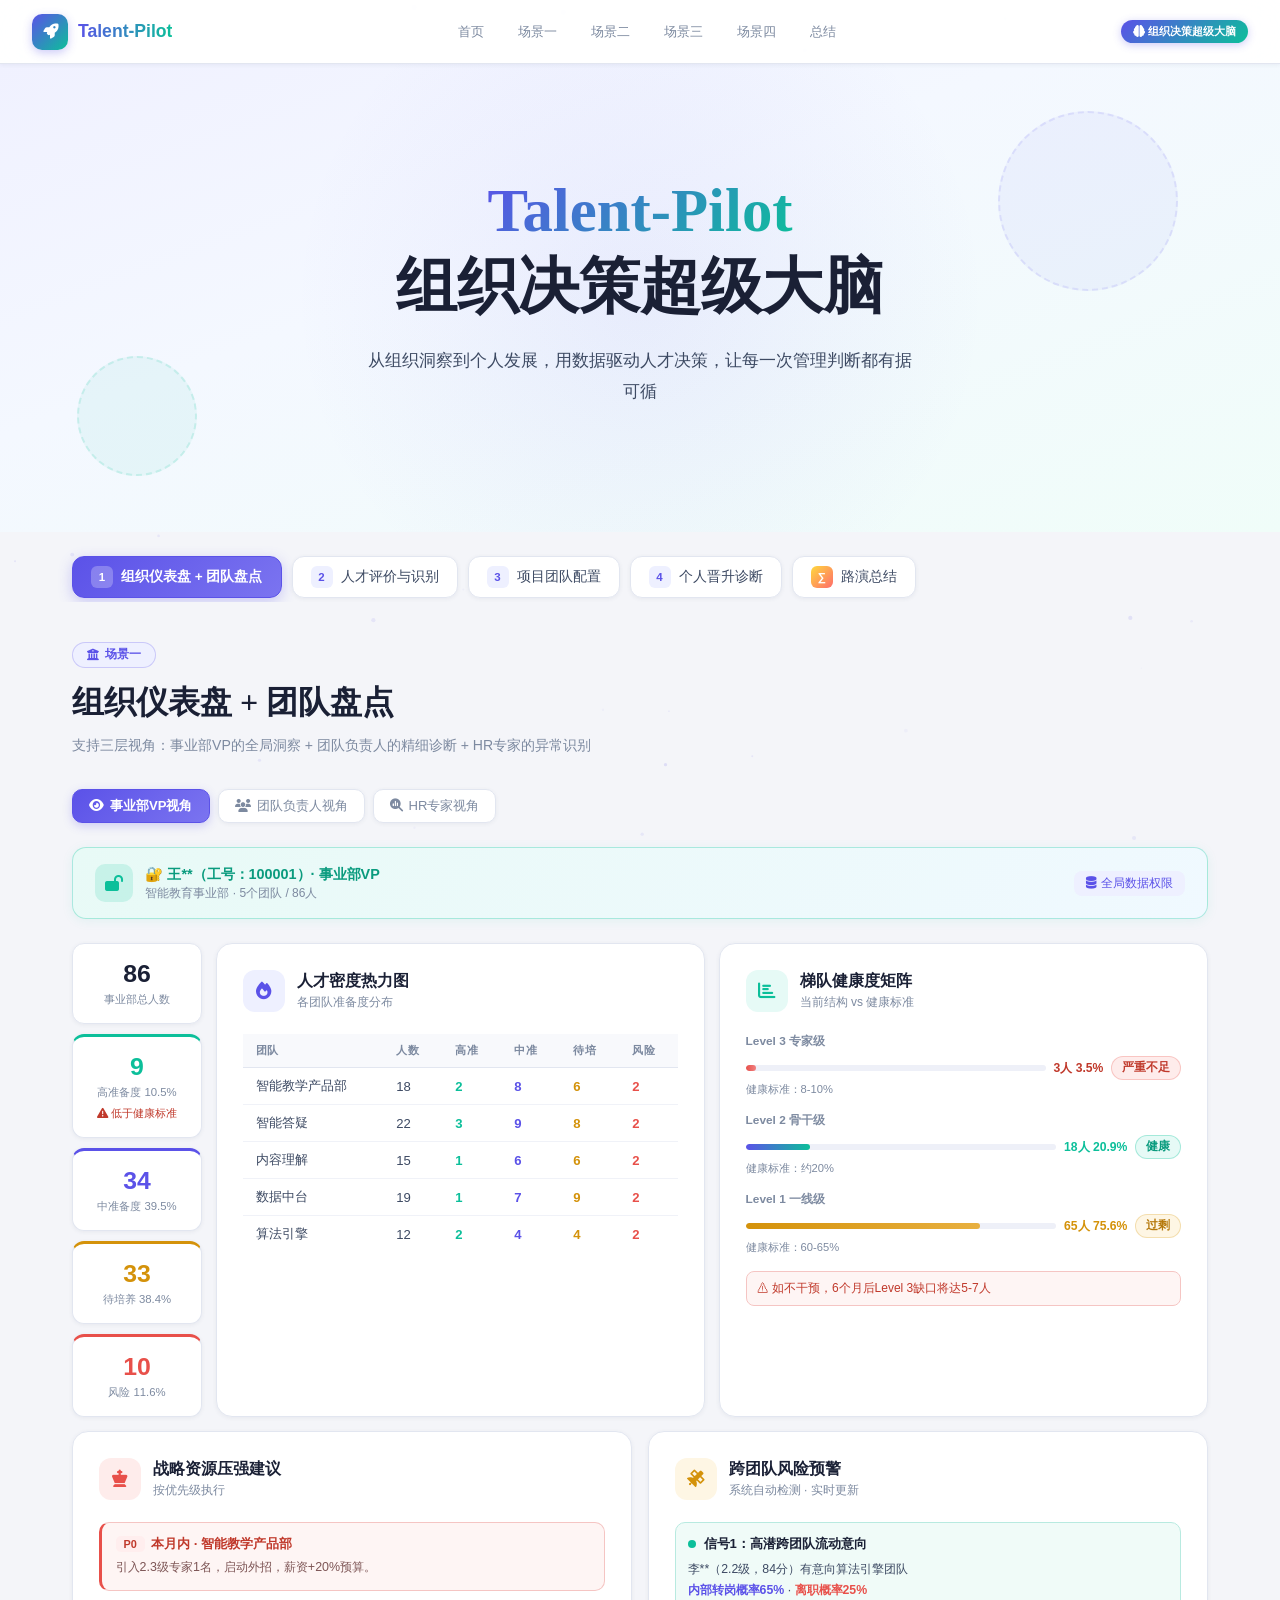
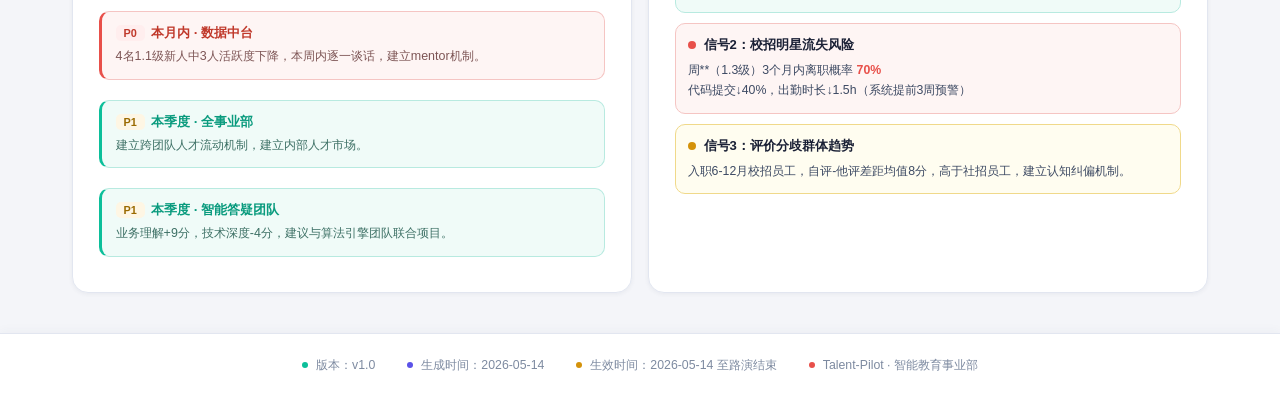
==== commit a6377316: "Rename promotion flow scene" ====
--- a/decision-demo-v8.html
+++ b/decision-demo-v8.html
@@ -1074,7 +1074,7 @@
             <div class="scene-tab-num">1</div>组织仪表盘 + 团队盘点
           </div>
           <div class="scene-tab" onclick="switchScene(1)">
-            <div class="scene-tab-num">2</div>晋升全流程辅助
+            <div class="scene-tab-num">2</div>人才评价与识别
           </div>
           <div class="scene-tab" onclick="switchScene(2)">
             <div class="scene-tab-num">3</div>项目团队配置
@@ -1985,12 +1985,12 @@
         </div><!-- /scene-0 -->
 
         <!-- ============================================================
-             场景二：晋升全流程辅助
+             场景二：人才评价与识别
         ============================================================ -->
         <div class="content-section" id="scene-1">
           <div class="scene-header">
             <div class="scene-tag"><i class="fas fa-arrow-trend-up"></i> 场景二</div>
-            <h2 class="scene-title">晋升全流程辅助（前—中—后）</h2>
+            <h2 class="scene-title">人才评价与识别（前—中—后）</h2>
             <p class="scene-desc">晋升前科学提报 → 晋升中客观评审 → 晋升后持续纠偏，形成完整价值闭环</p>
           </div>
 
@@ -2845,7 +2845,7 @@
             <div class="summary-card">
               <div class="summary-card-stripe" style="background:linear-gradient(90deg,var(--accent),#0AB889)"></div>
               <div class="summary-scene-num" style="color:var(--accent)"><i class="fas fa-arrow-trend-up" style="margin-right:6px"></i>场景二</div>
-              <div class="summary-scene-title">晋升全流程辅助</div>
+              <div class="summary-scene-title">人才评价与识别</div>
               <div class="summary-scene-desc">晋升前科学提报 → 晋升中客观评审 → 晋升后持续纠偏，完整价值闭环</div>
               <div class="summary-aha" style="color:var(--accent)">"提名谁不该凭感觉！系统提醒我注意近因效应，连问什么问题都帮我想好了。"</div>
             </div>
